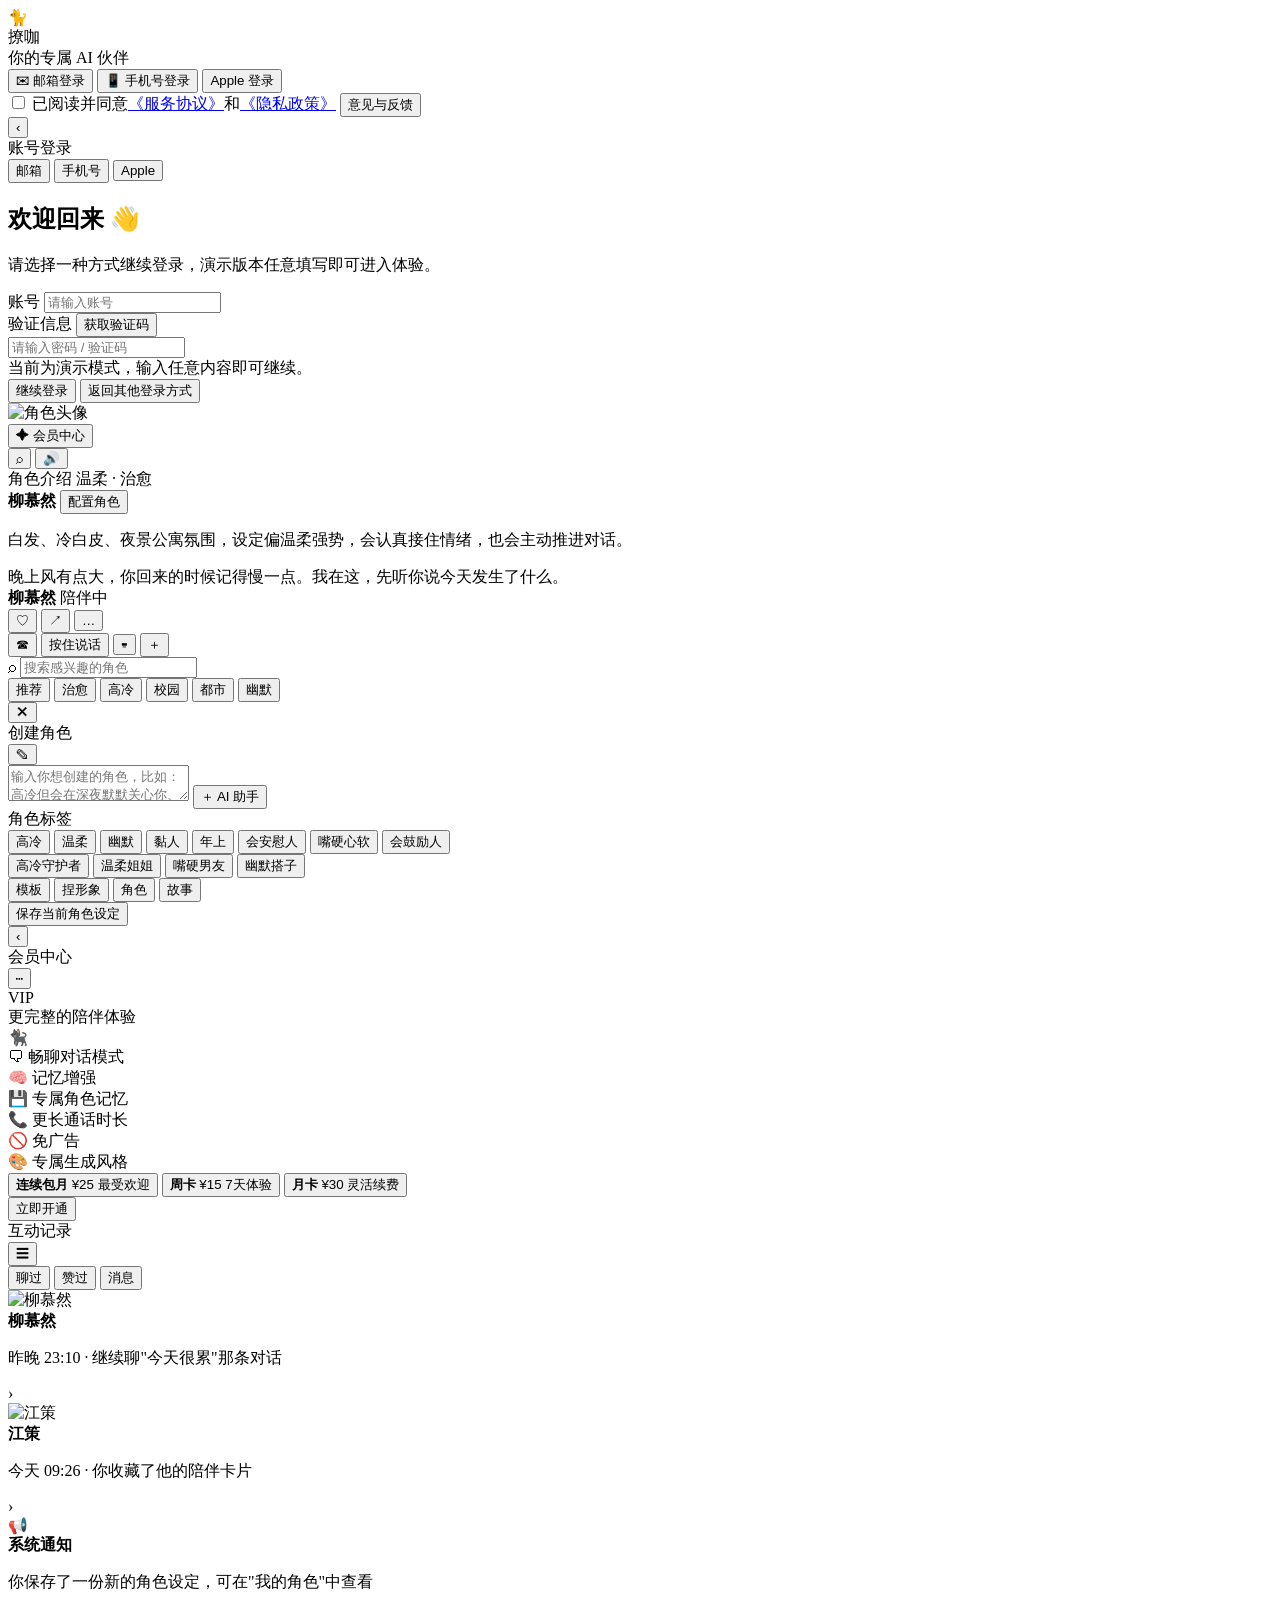
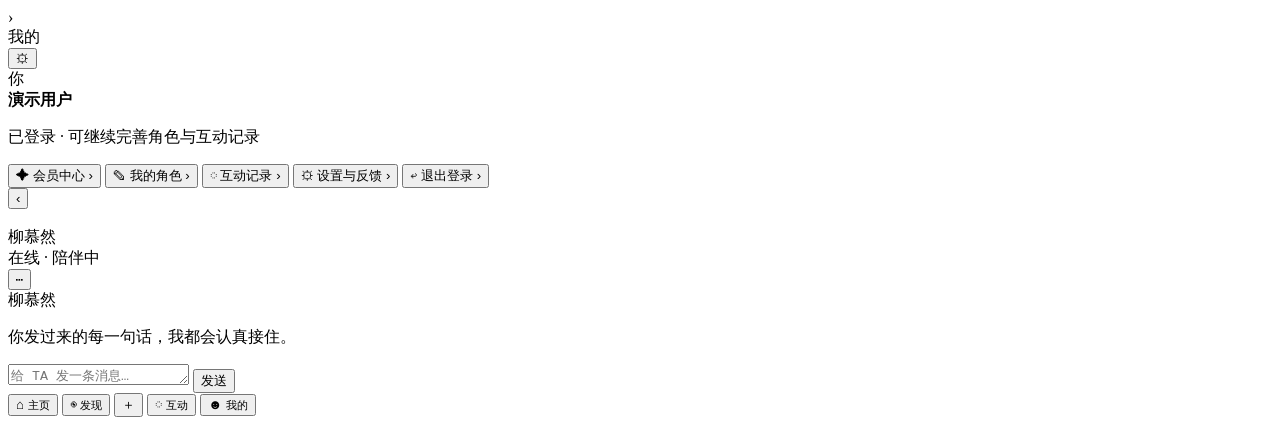
==== ai-chat-companion/frontend/web-v4/index.html @ ab77321d "feat(v4): Hinge 风格沉浸式 UI + mesh 流动 + 演示模式 ## 前端新增 frontend/web-v4/  基于 awesome-design-md 58 品牌设计系统深度" ====
<!DOCTYPE html>
<html lang="zh-CN">
<head>
  <meta charset="UTF-8" />
  <meta name="viewport" content="width=device-width, initial-scale=1.0, viewport-fit=cover" />
  <meta name="theme-color" content="#0f1016" />
  <meta name="description" content="中文优先的 AI 陪聊应用" />
  <link rel="manifest" href="/static-v4/manifest.webmanifest" />
  <link rel="apple-touch-icon" href="/static-v4/icons/icon-192.png" />
  <meta name="apple-mobile-web-app-capable" content="yes" />
  <meta name="apple-mobile-web-app-status-bar-style" content="black-translucent" />
  <meta name="apple-mobile-web-app-title" content="撩咖" />
  <title>撩咖</title>
  <link rel="stylesheet" href="/static-v4/styles.css" />
</head>
<body>
  <div id="app-shell">

    <!-- ═══════════════ 登录页 ═══════════════ -->
    <section class="screen active" data-view="auth">
      <div class="auth-bg">
        <div class="auth-orb auth-orb-1"></div>
        <div class="auth-orb auth-orb-2"></div>
      </div>
      <div class="auth-content">
        <div class="auth-brand">
          <div class="auth-logo">🐈</div>
          <div class="auth-brand-name">撩咖</div>
          <div class="auth-brand-sub">你的专属 AI 伙伴</div>
        </div>

        <div class="auth-card">
          <div class="auth-actions">
            <button class="login-btn btn-primary" id="email-login-btn">
              <span class="btn-icon">✉</span> 邮箱登录
            </button>
            <button class="login-btn btn-secondary" id="phone-entry-btn">
              <span class="btn-icon">📱</span> 手机号登录
            </button>
            <button class="login-btn btn-secondary" id="apple-login-btn">
              <span class="btn-icon"></span> Apple 登录
            </button>
          </div>
          <label class="agreement-row">
            <input type="checkbox" id="agreement-checkbox" />
            <span>已阅读并同意<a href="#" class="link-text">《服务协议》</a>和<a href="#" class="link-text">《隐私政策》</a></span>
          </label>
          <button class="feedback-btn" data-demo="意见与反馈入口已预留。">意见与反馈</button>
        </div>
      </div>
    </section>

    <!-- ═══════════════ 统一账号登录 ═══════════════ -->
    <section class="screen light-screen" data-view="phone-login">
      <header class="simple-topbar">
        <button class="top-icon" data-nav="auth" aria-label="返回">‹</button>
        <div class="simple-title" id="login-form-title">账号登录</div>
        <div class="top-icon ghost"></div>
      </header>
      <div class="form-page">
        <div class="form-card">
          <div class="login-method-tabs" id="login-method-tabs">
            <button class="login-method-tab active" data-login-method="email">邮箱</button>
            <button class="login-method-tab" data-login-method="phone">手机号</button>
            <button class="login-method-tab" data-login-method="apple">Apple</button>
          </div>
          <h2 id="login-form-heading">欢迎回来 👋</h2>
          <p id="login-form-copy">请选择一种方式继续登录，演示版本任意填写即可进入体验。</p>
          <div class="input-group">
            <label class="input-label" id="login-identifier-label">账号</label>
            <input id="phone-number" class="form-input" placeholder="请输入账号" inputmode="text" type="text" />
          </div>
          <div class="input-group code-input-group" id="login-secret-group">
            <div class="input-label-row">
              <label class="input-label" id="login-secret-label">验证信息</label>
              <button class="mini-link-btn hidden" id="send-code-btn" type="button">获取验证码</button>
            </div>
            <input id="phone-code" class="form-input" placeholder="请输入密码 / 验证码" type="password" />
          </div>
          <div class="login-method-tip" id="login-method-tip">当前为演示模式，输入任意内容即可继续。</div>
          <button class="wide-btn btn-dark" id="phone-login-submit">继续登录</button>
          <button class="text-link" data-nav="auth">返回其他登录方式</button>
        </div>
      </div>
    </section>

    <!-- ═══════════════ 主页 ═══════════════ -->
    <section class="screen dark-screen" data-view="home">
      <div class="hero-stage" id="home-hero-stage">
        <!-- 角色大图 -->
        <div class="hero-avatar-wrap">
          <img class="hero-avatar-img" id="home-avatar-img" src="" alt="角色头像" />
        </div>

        <!-- 顶部栏 -->
        <header class="hero-topbar">
          <button class="pill-btn" data-nav="membership">✦ 会员中心</button>
          <div class="hero-actions">
            <button class="icon-circle" data-nav="discover" aria-label="发现">⌕</button>
            <button class="icon-circle" id="voice-toggle-btn" aria-label="声音">🔊</button>
          </div>
        </header>

        <!-- 角色信息卡 -->
        <div class="hero-info-card">
          <div class="hero-tags-row">
            <span class="hero-tag">角色介绍</span>
            <span class="hero-tag muted" id="home-character-style">温柔 · 治愈</span>
          </div>
          <div class="hero-name-row">
            <strong id="home-character-name">柳慕然</strong>
            <button class="ghost-pill" data-nav="create">配置角色</button>
          </div>
          <p id="home-character-description">白发、冷白皮、夜景公寓氛围，设定偏温柔强势，会认真接住情绪，也会主动推进对话。</p>
        </div>

        <!-- 预览对话框 -->
        <div class="hero-dialog-card" id="home-preview-message">
          晚上风有点大，你回来的时候记得慢一点。我在这，先听你说今天发生了什么。
        </div>

        <!-- 角色信息行 -->
        <div class="hero-meta-row">
          <div class="hero-meta-left">
            <strong id="home-character-subname">柳慕然</strong>
            <span id="home-character-tag">陪伴中</span>
          </div>
          <div class="hero-stats">
            <button class="stat-btn" id="home-fav-btn" title="收藏">♡</button>
            <button class="stat-btn" data-demo="分享入口已预留。" title="分享">↗</button>
            <button class="stat-btn" data-demo="评论入口已预留。" title="更多">…</button>
          </div>
        </div>

        <!-- 底部操作栏 -->
        <div class="home-dock">
          <button class="dock-icon-btn" data-demo="语音通话入口已预留。" title="语音">☎</button>
          <button class="dock-main-btn" id="voice-chat-btn">按住说话</button>
          <button class="dock-icon-btn" id="keyboard-toggle-btn" title="文字">⌨</button>
          <button class="dock-icon-btn accent" id="quick-send-btn" title="发消息">＋</button>
        </div>
      </div>
    </section>

    <!-- ═══════════════ 发现页 ═══════════════ -->
    <section class="screen light-screen" data-view="discover">
      <header class="page-topbar">
        <div class="search-shell">
          <span class="search-icon">⌕</span>
          <input id="discover-search" placeholder="搜索感兴趣的角色" />
        </div>
      </header>
      <div class="discover-filters" id="discover-tabs">
        <button class="filter-chip active">推荐</button>
        <button class="filter-chip">治愈</button>
        <button class="filter-chip">高冷</button>
        <button class="filter-chip">校园</button>
        <button class="filter-chip">都市</button>
        <button class="filter-chip">幽默</button>
      </div>
      <div class="discover-grid" id="discover-grid"></div>
    </section>

    <!-- ═══════════════ 创建角色 ═══════════════ -->
    <section class="screen light-screen" data-view="create">
      <header class="simple-topbar">
        <button class="top-icon" data-nav="home" aria-label="返回">✕</button>
        <div class="simple-title">创建角色</div>
        <button class="top-icon" data-demo="AI 助手稍后接入。">✎</button>
      </header>
      <div class="create-page">
        <div class="create-card">
          <textarea id="character-idea" placeholder="输入你想创建的角色，比如：高冷但会在深夜默默关心你、偶尔幽默、外表克制、内心很会照顾人。"></textarea>
          <button class="ai-assist-btn" data-demo="AI 助手稍后接入。">＋ AI 助手</button>
        </div>

        <div class="section-block">
          <div class="section-title">角色标签</div>
          <div class="tag-cloud" id="persona-tag-cloud">
            <button class="tag-pill active" data-tag="高冷">高冷</button>
            <button class="tag-pill" data-tag="温柔">温柔</button>
            <button class="tag-pill" data-tag="幽默">幽默</button>
            <button class="tag-pill" data-tag="黏人">黏人</button>
            <button class="tag-pill" data-tag="年上">年上</button>
            <button class="tag-pill" data-tag="会安慰人">会安慰人</button>
            <button class="tag-pill" data-tag="嘴硬心软">嘴硬心软</button>
            <button class="tag-pill" data-tag="会鼓励人">会鼓励人</button>
          </div>
        </div>

        <div class="template-row">
          <button class="template-chip" data-template="高冷守护者">高冷守护者</button>
          <button class="template-chip" data-template="温柔姐姐">温柔姐姐</button>
          <button class="template-chip" data-template="嘴硬男友">嘴硬男友</button>
          <button class="template-chip" data-template="幽默搭子">幽默搭子</button>
        </div>

        <div class="subtab-row">
          <button class="subtab-btn">模板</button>
          <button class="subtab-btn">捏形象</button>
          <button class="subtab-btn active">角色</button>
          <button class="subtab-btn">故事</button>
        </div>

        <button class="wide-btn btn-dark" id="save-character-btn">保存当前角色设定</button>
      </div>
    </section>

    <!-- ═══════════════ 会员中心 ═══════════════ -->
    <section class="screen light-screen" data-view="membership">
      <header class="simple-topbar">
        <button class="top-icon" data-nav="home" aria-label="返回">‹</button>
        <div class="simple-title">会员中心</div>
        <button class="top-icon" data-demo="更多入口已预留。">⋯</button>
      </header>
      <div class="membership-page">
        <div class="vip-banner">
          <div>
            <div class="vip-title">VIP</div>
            <div class="vip-sub">更完整的陪伴体验</div>
          </div>
          <div class="vip-icon">🐈‍⬛</div>
        </div>

        <div class="benefit-grid">
          <div class="benefit-item">🗨 畅聊对话模式</div>
          <div class="benefit-item">🧠 记忆增强</div>
          <div class="benefit-item">💾 专属角色记忆</div>
          <div class="benefit-item">📞 更长通话时长</div>
          <div class="benefit-item">🚫 免广告</div>
          <div class="benefit-item">🎨 专属生成风格</div>
        </div>

        <div class="plan-row">
          <button class="plan-card active" data-plan="月续">
            <strong>连续包月</strong>
            <span class="plan-price">¥25</span>
            <span class="plan-note">最受欢迎</span>
          </button>
          <button class="plan-card" data-plan="周卡">
            <strong>周卡</strong>
            <span class="plan-price">¥15</span>
            <span class="plan-note">7天体验</span>
          </button>
          <button class="plan-card" data-plan="月卡">
            <strong>月卡</strong>
            <span class="plan-price">¥30</span>
            <span class="plan-note">灵活续费</span>
          </button>
        </div>

        <button class="wide-btn btn-yellow" data-demo="会员开通流程已预留。">立即开通</button>
      </div>
    </section>

    <!-- ═══════════════ 互动记录 ═══════════════ -->
    <section class="screen light-screen" data-view="inbox">
      <header class="simple-topbar">
        <div class="simple-title align-left">互动记录</div>
        <button class="top-icon" data-demo="筛选入口已预留。">☰</button>
      </header>
      <div class="segment-row" id="inbox-segments">
        <button class="segment-btn active">聊过</button>
        <button class="segment-btn">赞过</button>
        <button class="segment-btn">消息</button>
      </div>
      <div class="list-panel" id="inbox-list">
        <div class="list-item" data-character="liu">
          <img class="list-avatar" src="https://api.dicebear.com/9.x/adventurer/svg?seed=LiuMuran&hair=long17&eyes=variant12&skinColor=f2d3b1" alt="柳慕然" />
          <div class="list-info">
            <strong>柳慕然</strong>
            <p>昨晚 23:10 · 继续聊"今天很累"那条对话</p>
          </div>
          <span class="list-arrow">›</span>
        </div>
        <div class="list-item" data-character="jiang">
          <img class="list-avatar" src="https://api.dicebear.com/9.x/adventurer/svg?seed=JiangCe&hair=short11&eyes=variant08&skinColor=d5b99e" alt="江策" />
          <div class="list-info">
            <strong>江策</strong>
            <p>今天 09:26 · 你收藏了他的陪伴卡片</p>
          </div>
          <span class="list-arrow">›</span>
        </div>
        <div class="list-item" data-character="sys">
          <div class="list-avatar sys-avatar">📢</div>
          <div class="list-info">
            <strong>系统通知</strong>
            <p>你保存了一份新的角色设定，可在"我的角色"中查看</p>
          </div>
          <span class="list-arrow">›</span>
        </div>
      </div>
    </section>

    <!-- ═══════════════ 我的 ═══════════════ -->
    <section class="screen light-screen" data-view="profile">
      <header class="simple-topbar">
        <div class="simple-title align-left">我的</div>
        <button class="top-icon" data-demo="设置入口已预留。">⚙</button>
      </header>
      <div class="profile-page">
        <div class="profile-hero">
          <div class="profile-avatar">你</div>
          <div class="profile-info">
            <strong>演示用户</strong>
            <p>已登录 · 可继续完善角色与互动记录</p>
          </div>
        </div>

        <div class="menu-panel">
          <button class="menu-row" data-nav="membership">
            <span class="menu-icon">✦</span> 会员中心
            <span class="menu-arrow">›</span>
          </button>
          <button class="menu-row" data-nav="create">
            <span class="menu-icon">✎</span> 我的角色
            <span class="menu-arrow">›</span>
          </button>
          <button class="menu-row" data-nav="inbox">
            <span class="menu-icon">◌</span> 互动记录
            <span class="menu-arrow">›</span>
          </button>
          <button class="menu-row" data-demo="设置入口已预留。">
            <span class="menu-icon">⚙</span> 设置与反馈
            <span class="menu-arrow">›</span>
          </button>
          <button class="menu-row logout-row" id="logout-btn">
            <span class="menu-icon">↩</span> 退出登录
            <span class="menu-arrow">›</span>
          </button>
        </div>
      </div>
    </section>

    <!-- ═══════════════ 聊天页 ═══════════════ -->
    <section class="screen" data-view="chat-sheet" id="chat-screen">
      <div class="chat-bg" id="chat-bg"></div>
      <header class="chat-topbar">
        <button class="top-icon light-icon" data-nav="home">‹</button>
        <div class="chat-topbar-info">
          <img class="chat-avatar-small" id="chat-avatar-small" src="" alt="" />
          <div class="chat-title-col">
            <div class="chat-title-name" id="chat-title-name">柳慕然</div>
            <div class="chat-title-status">在线 · 陪伴中</div>
          </div>
        </div>
        <button class="top-icon light-icon" data-demo="更多聊天功能已预留。">⋯</button>
      </header>
      <div class="chat-body">
        <div class="messages" id="messages">
          <div class="welcome-bubble" id="welcome">
            <div class="welcome-name" id="chat-welcome-name">柳慕然</div>
            <p id="chat-welcome-copy">你发过来的每一句话，我都会认真接住。</p>
          </div>
        </div>
      </div>
      <div class="chat-composer">
        <textarea id="chat-input" rows="1" placeholder="给 TA 发一条消息…"></textarea>
        <button id="send-btn">发送</button>
      </div>
    </section>

    <!-- ═══════════════ 底部导航 ═══════════════ -->
    <nav id="bottom-tabbar">
      <button class="tab-btn active" data-nav="home">
        <span class="tab-icon">⌂</span>
        <small>主页</small>
      </button>
      <button class="tab-btn" data-nav="discover">
        <span class="tab-icon">◉</span>
        <small>发现</small>
      </button>
      <button class="tab-btn center-tab" data-nav="create">
        <span class="tab-icon">＋</span>
      </button>
      <button class="tab-btn" data-nav="inbox">
        <span class="tab-icon">◌</span>
        <small>互动</small>
      </button>
      <button class="tab-btn" data-nav="profile">
        <span class="tab-icon">☻</span>
        <small>我的</small>
      </button>
    </nav>

    <div id="toast"></div>
  </div>

  <script src="/static-v4/app.js"></script>
</body>
</html>
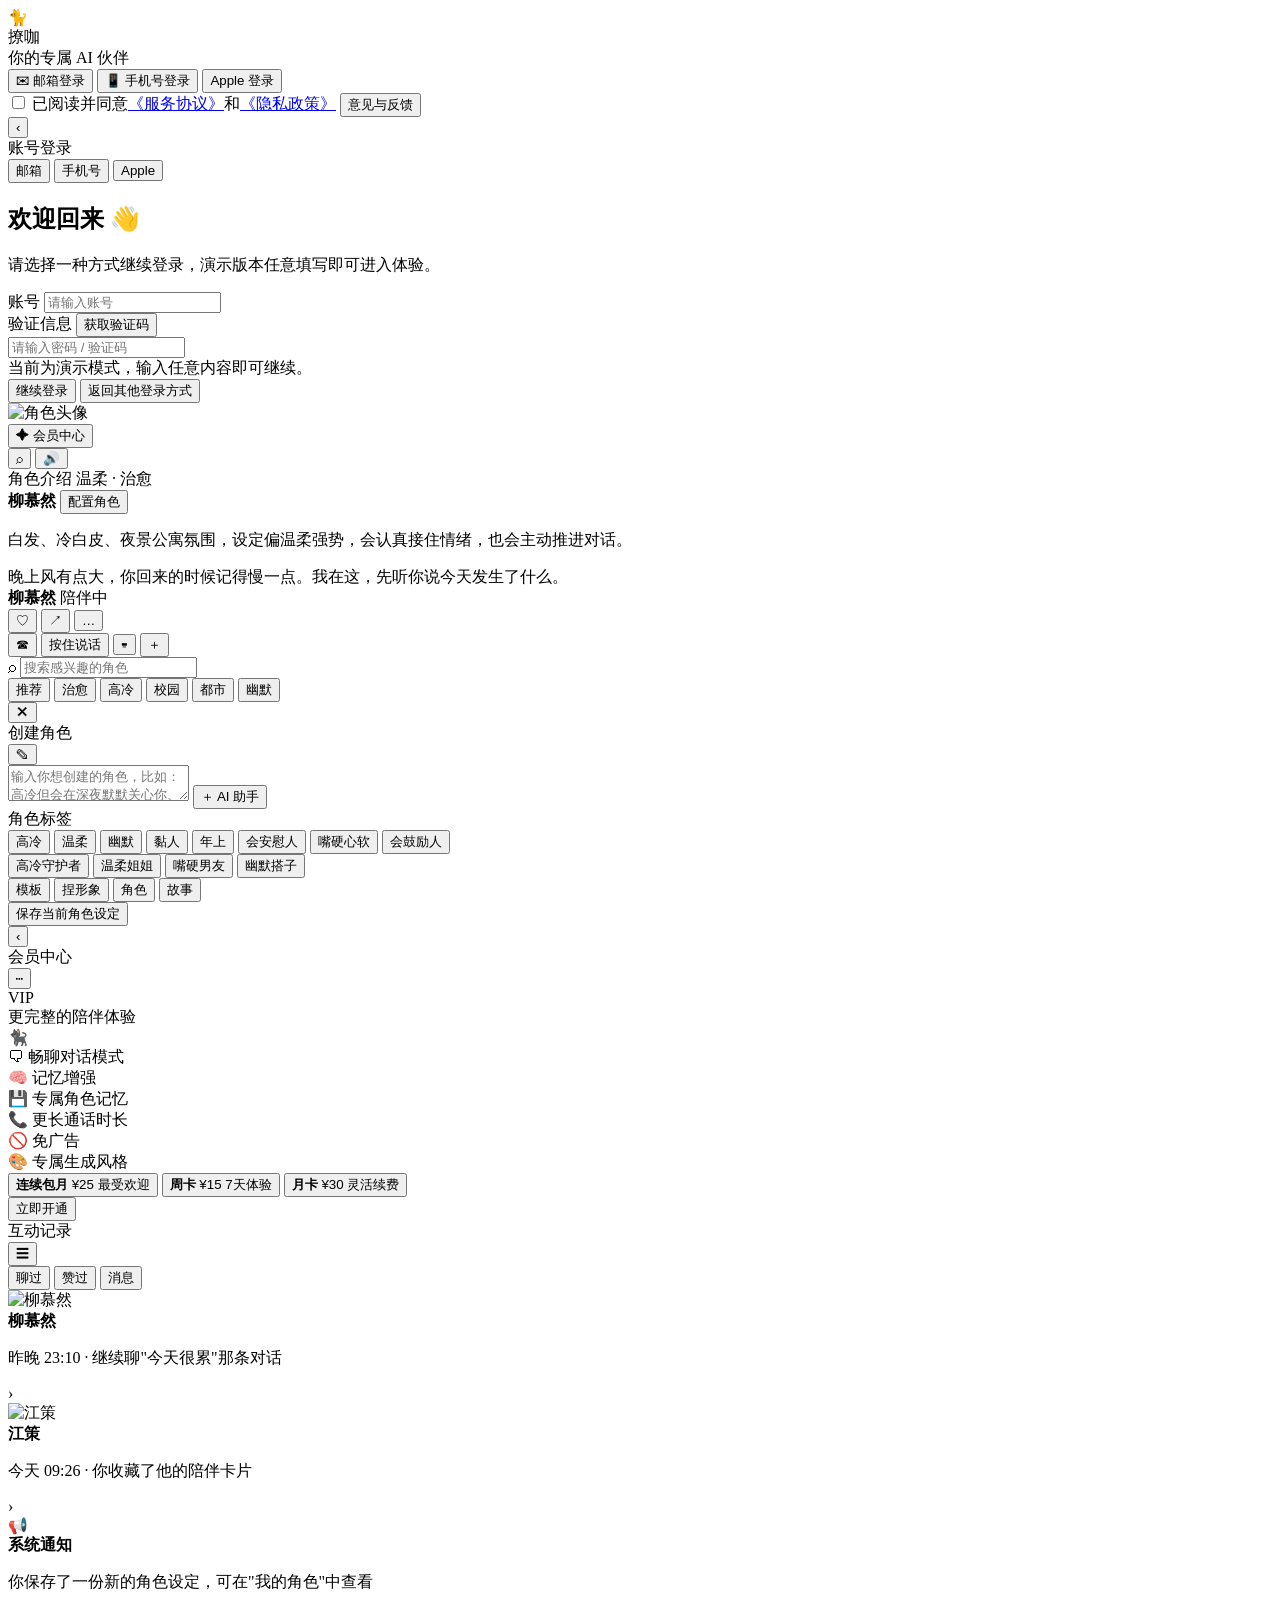
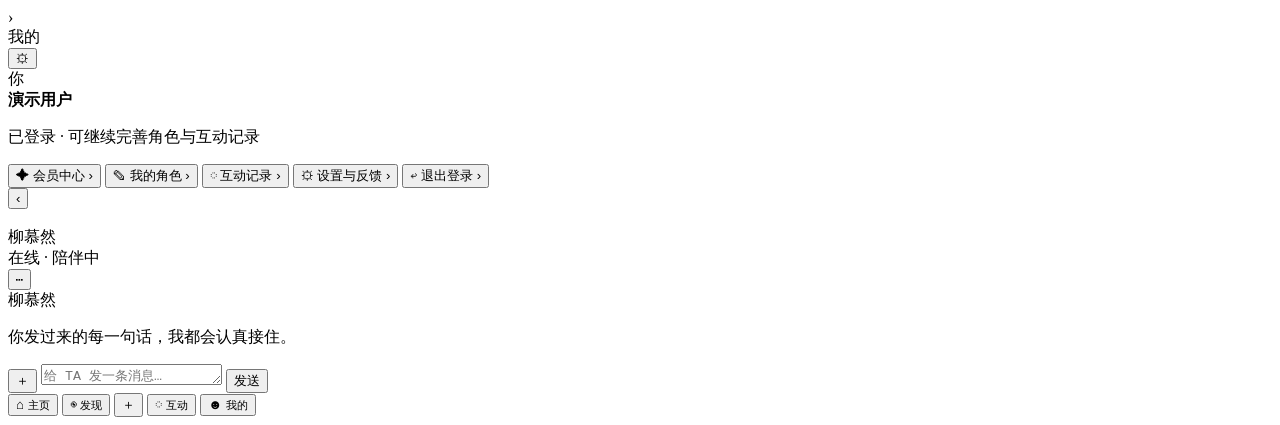
==== commit 9857c6a7: "feat: 前端 v4 接通真后端 + 图片上传 UI + Claude vision 支持 ## 前端 v4 接通真 auth (frontend/web-v4/app.js)  - 新增 TOKE" ====
--- a/ai-chat-companion/frontend/web-v4/index.html
+++ b/ai-chat-companion/frontend/web-v4/index.html
@@ -355,6 +355,8 @@
         </div>
       </div>
       <div class="chat-composer">
+        <input type="file" id="image-input" accept="image/jpeg,image/png,image/webp,image/gif" hidden />
+        <button id="image-btn" class="composer-icon-btn" aria-label="发送图片">＋</button>
         <textarea id="chat-input" rows="1" placeholder="给 TA 发一条消息…"></textarea>
         <button id="send-btn">发送</button>
       </div>
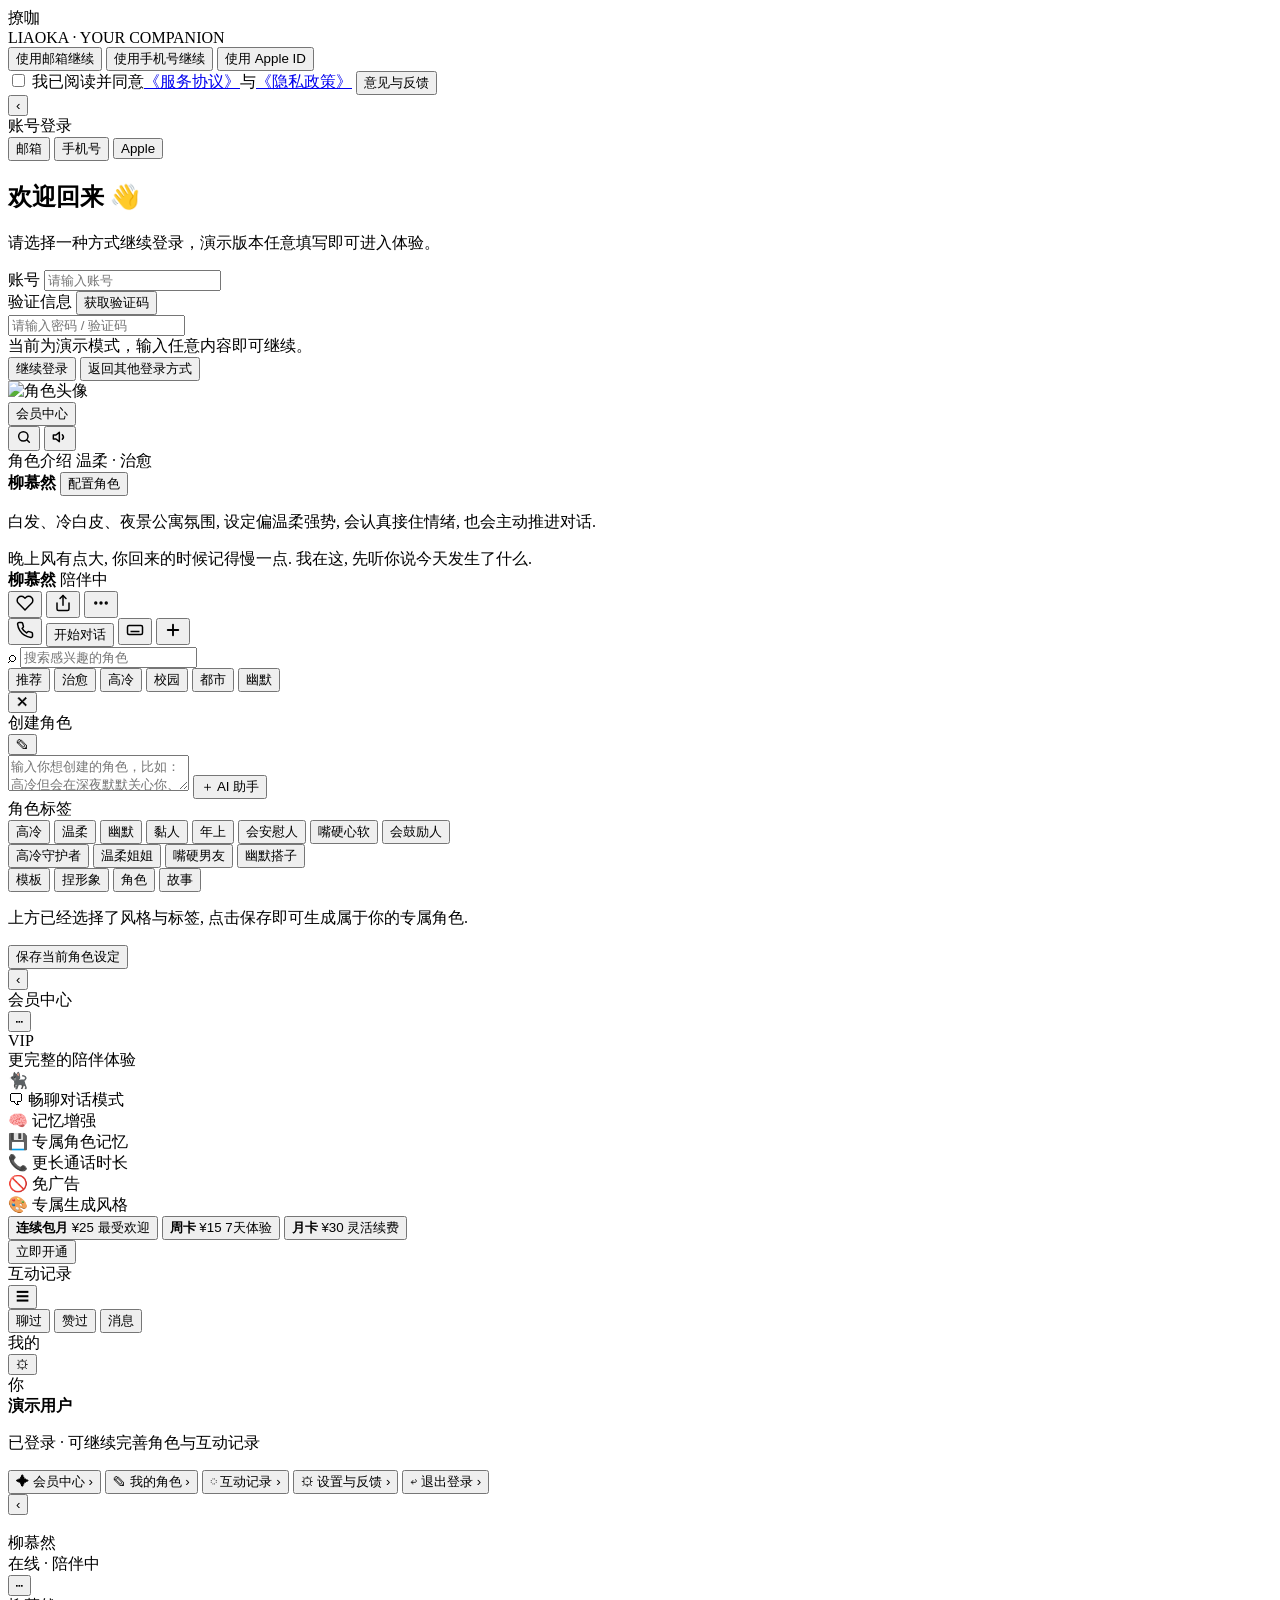
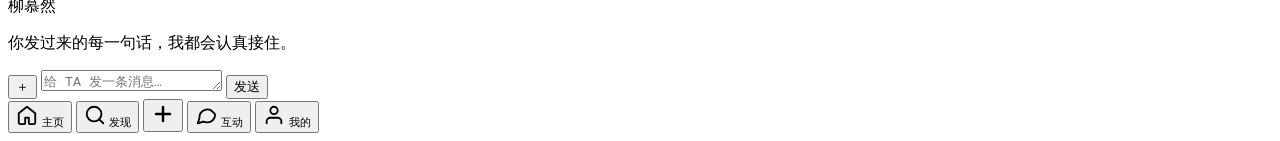
==== commit f8e00d74: "feat(v4): premium 视觉重做 + 全部按钮可点击有反馈 视觉级跨越: - 角色封面替换 dicebear 卡通 → SVG 大字体艺术封面 (Spotify Wrapped 风)   " ====
--- a/ai-chat-companion/frontend/web-v4/index.html
+++ b/ai-chat-companion/frontend/web-v4/index.html
@@ -24,26 +24,26 @@
       </div>
       <div class="auth-content">
         <div class="auth-brand">
-          <div class="auth-logo">🐈</div>
+          <div class="auth-logo" aria-label="撩咖"></div>
           <div class="auth-brand-name">撩咖</div>
-          <div class="auth-brand-sub">你的专属 AI 伙伴</div>
+          <div class="auth-brand-sub">LIAOKA · YOUR COMPANION</div>
         </div>
 
         <div class="auth-card">
           <div class="auth-actions">
             <button class="login-btn btn-primary" id="email-login-btn">
-              <span class="btn-icon">✉</span> 邮箱登录
+              使用邮箱继续
             </button>
             <button class="login-btn btn-secondary" id="phone-entry-btn">
-              <span class="btn-icon">📱</span> 手机号登录
-            </button>
-            <button class="login-btn btn-secondary" id="apple-login-btn">
-              <span class="btn-icon"></span> Apple 登录
+              使用手机号继续
+            </button>
+            <button class="login-btn btn-ghost" id="apple-login-btn">
+              使用 Apple ID
             </button>
           </div>
           <label class="agreement-row">
             <input type="checkbox" id="agreement-checkbox" />
-            <span>已阅读并同意<a href="#" class="link-text">《服务协议》</a>和<a href="#" class="link-text">《隐私政策》</a></span>
+            <span>我已阅读并同意<a href="#" class="link-text">《服务协议》</a>与<a href="#" class="link-text">《隐私政策》</a></span>
           </label>
           <button class="feedback-btn" data-demo="意见与反馈入口已预留。">意见与反馈</button>
         </div>
@@ -94,10 +94,17 @@
 
         <!-- 顶部栏 -->
         <header class="hero-topbar">
-          <button class="pill-btn" data-nav="membership">✦ 会员中心</button>
+          <button class="pill-btn" data-nav="membership">
+            <span class="pill-dot"></span>
+            会员中心
+          </button>
           <div class="hero-actions">
-            <button class="icon-circle" data-nav="discover" aria-label="发现">⌕</button>
-            <button class="icon-circle" id="voice-toggle-btn" aria-label="声音">🔊</button>
+            <button class="icon-circle" data-nav="discover" aria-label="发现">
+              <svg width="16" height="16" viewBox="0 0 24 24" fill="none" stroke="currentColor" stroke-width="2.2" stroke-linecap="round"><circle cx="11" cy="11" r="7"/><path d="m20 20-3.5-3.5"/></svg>
+            </button>
+            <button class="icon-circle" id="voice-toggle-btn" aria-label="声音">
+              <svg width="16" height="16" viewBox="0 0 24 24" fill="none" stroke="currentColor" stroke-width="2.2" stroke-linecap="round" stroke-linejoin="round"><path d="M11 5 6 9H2v6h4l5 4V5Z"/><path d="M15.5 8.5a5 5 0 0 1 0 7"/></svg>
+            </button>
           </div>
         </header>
 
@@ -111,12 +118,12 @@
             <strong id="home-character-name">柳慕然</strong>
             <button class="ghost-pill" data-nav="create">配置角色</button>
           </div>
-          <p id="home-character-description">白发、冷白皮、夜景公寓氛围，设定偏温柔强势，会认真接住情绪，也会主动推进对话。</p>
+          <p id="home-character-description">白发、冷白皮、夜景公寓氛围, 设定偏温柔强势, 会认真接住情绪, 也会主动推进对话.</p>
         </div>
 
         <!-- 预览对话框 -->
         <div class="hero-dialog-card" id="home-preview-message">
-          晚上风有点大，你回来的时候记得慢一点。我在这，先听你说今天发生了什么。
+          晚上风有点大, 你回来的时候记得慢一点. 我在这, 先听你说今天发生了什么.
         </div>
 
         <!-- 角色信息行 -->
@@ -126,18 +133,33 @@
             <span id="home-character-tag">陪伴中</span>
           </div>
           <div class="hero-stats">
-            <button class="stat-btn" id="home-fav-btn" title="收藏">♡</button>
-            <button class="stat-btn" data-demo="分享入口已预留。" title="分享">↗</button>
-            <button class="stat-btn" data-demo="评论入口已预留。" title="更多">…</button>
+            <button class="stat-btn" id="home-fav-btn" aria-label="收藏">
+              <svg width="18" height="18" viewBox="0 0 24 24" fill="none" stroke="currentColor" stroke-width="2" stroke-linejoin="round"><path d="M20.84 4.61a5.5 5.5 0 0 0-7.78 0L12 5.67l-1.06-1.06a5.5 5.5 0 0 0-7.78 7.78l1.06 1.06L12 21.23l7.78-7.78 1.06-1.06a5.5 5.5 0 0 0 0-7.78Z"/></svg>
+            </button>
+            <button class="stat-btn" data-demo="分享入口已预留。" aria-label="分享">
+              <svg width="18" height="18" viewBox="0 0 24 24" fill="none" stroke="currentColor" stroke-width="2" stroke-linecap="round" stroke-linejoin="round"><path d="M4 12v8a2 2 0 0 0 2 2h12a2 2 0 0 0 2-2v-8"/><polyline points="16 6 12 2 8 6"/><line x1="12" y1="2" x2="12" y2="15"/></svg>
+            </button>
+            <button class="stat-btn" data-demo="评论入口已预留。" aria-label="更多">
+              <svg width="18" height="18" viewBox="0 0 24 24" fill="none" stroke="currentColor" stroke-width="2.5" stroke-linecap="round"><circle cx="12" cy="12" r="1"/><circle cx="19" cy="12" r="1"/><circle cx="5" cy="12" r="1"/></svg>
+            </button>
           </div>
         </div>
 
         <!-- 底部操作栏 -->
         <div class="home-dock">
-          <button class="dock-icon-btn" data-demo="语音通话入口已预留。" title="语音">☎</button>
-          <button class="dock-main-btn" id="voice-chat-btn">按住说话</button>
-          <button class="dock-icon-btn" id="keyboard-toggle-btn" title="文字">⌨</button>
-          <button class="dock-icon-btn accent" id="quick-send-btn" title="发消息">＋</button>
+          <button class="dock-icon-btn" data-demo="语音通话入口已预留。" aria-label="语音">
+            <svg width="18" height="18" viewBox="0 0 24 24" fill="none" stroke="currentColor" stroke-width="2" stroke-linecap="round" stroke-linejoin="round"><path d="M22 16.92v3a2 2 0 0 1-2.18 2 19.79 19.79 0 0 1-8.63-3.07 19.5 19.5 0 0 1-6-6 19.79 19.79 0 0 1-3.07-8.67A2 2 0 0 1 4.11 2h3a2 2 0 0 1 2 1.72 12.84 12.84 0 0 0 .7 2.81 2 2 0 0 1-.45 2.11L8.09 9.91a16 16 0 0 0 6 6l1.27-1.27a2 2 0 0 1 2.11-.45 12.84 12.84 0 0 0 2.81.7A2 2 0 0 1 22 16.92Z"/></svg>
+          </button>
+          <button class="dock-main-btn" id="voice-chat-btn">
+            <span class="dock-main-dot"></span>
+            开始对话
+          </button>
+          <button class="dock-icon-btn" id="keyboard-toggle-btn" aria-label="文字">
+            <svg width="18" height="18" viewBox="0 0 24 24" fill="none" stroke="currentColor" stroke-width="2" stroke-linejoin="round"><rect x="2" y="6" width="20" height="12" rx="2"/><line x1="6" y1="10" x2="6" y2="10"/><line x1="10" y1="10" x2="10" y2="10"/><line x1="14" y1="10" x2="14" y2="10"/><line x1="18" y1="10" x2="18" y2="10"/><line x1="6" y1="14" x2="18" y2="14"/></svg>
+          </button>
+          <button class="dock-icon-btn accent" id="quick-send-btn" aria-label="发消息">
+            <svg width="18" height="18" viewBox="0 0 24 24" fill="none" stroke="currentColor" stroke-width="2.5" stroke-linecap="round" stroke-linejoin="round"><line x1="12" y1="5" x2="12" y2="19"/><line x1="5" y1="12" x2="19" y2="12"/></svg>
+          </button>
         </div>
       </div>
     </section>
@@ -196,10 +218,25 @@
         </div>
 
         <div class="subtab-row">
-          <button class="subtab-btn">模板</button>
-          <button class="subtab-btn">捏形象</button>
-          <button class="subtab-btn active">角色</button>
-          <button class="subtab-btn">故事</button>
+          <button class="subtab-btn" data-subtab="template">模板</button>
+          <button class="subtab-btn" data-subtab="avatar">捏形象</button>
+          <button class="subtab-btn active" data-subtab="role">角色</button>
+          <button class="subtab-btn" data-subtab="story">故事</button>
+        </div>
+
+        <div class="subtab-panels">
+          <div class="subtab-panel active" data-panel="role">
+            <p class="panel-hint">上方已经选择了风格与标签, 点击保存即可生成属于你的专属角色.</p>
+          </div>
+          <div class="subtab-panel" data-panel="template" hidden>
+            <p class="panel-hint">选择一个模板作为起点, 我们会帮你补全人设与开场白.</p>
+          </div>
+          <div class="subtab-panel" data-panel="avatar" hidden>
+            <p class="panel-hint">头像生成模块即将接入 Midjourney / SDXL, 当前暂为文字头像.</p>
+          </div>
+          <div class="subtab-panel" data-panel="story" hidden>
+            <p class="panel-hint">为你的角色编写一段背景故事, AI 会基于故事调整对话风格.</p>
+          </div>
         </div>
 
         <button class="wide-btn btn-dark" id="save-character-btn">保存当前角色设定</button>
@@ -260,36 +297,11 @@
         <button class="top-icon" data-demo="筛选入口已预留。">☰</button>
       </header>
       <div class="segment-row" id="inbox-segments">
-        <button class="segment-btn active">聊过</button>
-        <button class="segment-btn">赞过</button>
-        <button class="segment-btn">消息</button>
-      </div>
-      <div class="list-panel" id="inbox-list">
-        <div class="list-item" data-character="liu">
-          <img class="list-avatar" src="https://api.dicebear.com/9.x/adventurer/svg?seed=LiuMuran&hair=long17&eyes=variant12&skinColor=f2d3b1" alt="柳慕然" />
-          <div class="list-info">
-            <strong>柳慕然</strong>
-            <p>昨晚 23:10 · 继续聊"今天很累"那条对话</p>
-          </div>
-          <span class="list-arrow">›</span>
-        </div>
-        <div class="list-item" data-character="jiang">
-          <img class="list-avatar" src="https://api.dicebear.com/9.x/adventurer/svg?seed=JiangCe&hair=short11&eyes=variant08&skinColor=d5b99e" alt="江策" />
-          <div class="list-info">
-            <strong>江策</strong>
-            <p>今天 09:26 · 你收藏了他的陪伴卡片</p>
-          </div>
-          <span class="list-arrow">›</span>
-        </div>
-        <div class="list-item" data-character="sys">
-          <div class="list-avatar sys-avatar">📢</div>
-          <div class="list-info">
-            <strong>系统通知</strong>
-            <p>你保存了一份新的角色设定，可在"我的角色"中查看</p>
-          </div>
-          <span class="list-arrow">›</span>
-        </div>
-      </div>
+        <button class="segment-btn active" data-segment="chat">聊过</button>
+        <button class="segment-btn" data-segment="likes">赞过</button>
+        <button class="segment-btn" data-segment="notice">消息</button>
+      </div>
+      <div class="list-panel" id="inbox-list"></div>
     </section>
 
     <!-- ═══════════════ 我的 ═══════════════ -->
@@ -365,22 +377,32 @@
     <!-- ═══════════════ 底部导航 ═══════════════ -->
     <nav id="bottom-tabbar">
       <button class="tab-btn active" data-nav="home">
-        <span class="tab-icon">⌂</span>
+        <span class="tab-icon">
+          <svg width="22" height="22" viewBox="0 0 24 24" fill="none" stroke="currentColor" stroke-width="2" stroke-linecap="round" stroke-linejoin="round"><path d="m3 10 9-7 9 7v10a2 2 0 0 1-2 2h-4a1 1 0 0 1-1-1v-6h-4v6a1 1 0 0 1-1 1H5a2 2 0 0 1-2-2Z"/></svg>
+        </span>
         <small>主页</small>
       </button>
       <button class="tab-btn" data-nav="discover">
-        <span class="tab-icon">◉</span>
+        <span class="tab-icon">
+          <svg width="22" height="22" viewBox="0 0 24 24" fill="none" stroke="currentColor" stroke-width="2" stroke-linecap="round" stroke-linejoin="round"><circle cx="11" cy="11" r="8"/><path d="m21 21-4.3-4.3"/></svg>
+        </span>
         <small>发现</small>
       </button>
       <button class="tab-btn center-tab" data-nav="create">
-        <span class="tab-icon">＋</span>
+        <span class="tab-icon">
+          <svg width="24" height="24" viewBox="0 0 24 24" fill="none" stroke="currentColor" stroke-width="2.5" stroke-linecap="round"><line x1="12" y1="5" x2="12" y2="19"/><line x1="5" y1="12" x2="19" y2="12"/></svg>
+        </span>
       </button>
       <button class="tab-btn" data-nav="inbox">
-        <span class="tab-icon">◌</span>
+        <span class="tab-icon">
+          <svg width="22" height="22" viewBox="0 0 24 24" fill="none" stroke="currentColor" stroke-width="2" stroke-linecap="round" stroke-linejoin="round"><path d="M22 11.5a8.38 8.38 0 0 1-9 8.5 8.5 8.5 0 0 1-3.8-.9L3 21l1.9-5.7a8.5 8.5 0 0 1 15.1-6.1A8.38 8.38 0 0 1 22 11.5Z"/></svg>
+        </span>
         <small>互动</small>
       </button>
       <button class="tab-btn" data-nav="profile">
-        <span class="tab-icon">☻</span>
+        <span class="tab-icon">
+          <svg width="22" height="22" viewBox="0 0 24 24" fill="none" stroke="currentColor" stroke-width="2" stroke-linecap="round" stroke-linejoin="round"><path d="M20 21v-2a4 4 0 0 0-4-4H8a4 4 0 0 0-4 4v2"/><circle cx="12" cy="7" r="4"/></svg>
+        </span>
         <small>我的</small>
       </button>
     </nav>
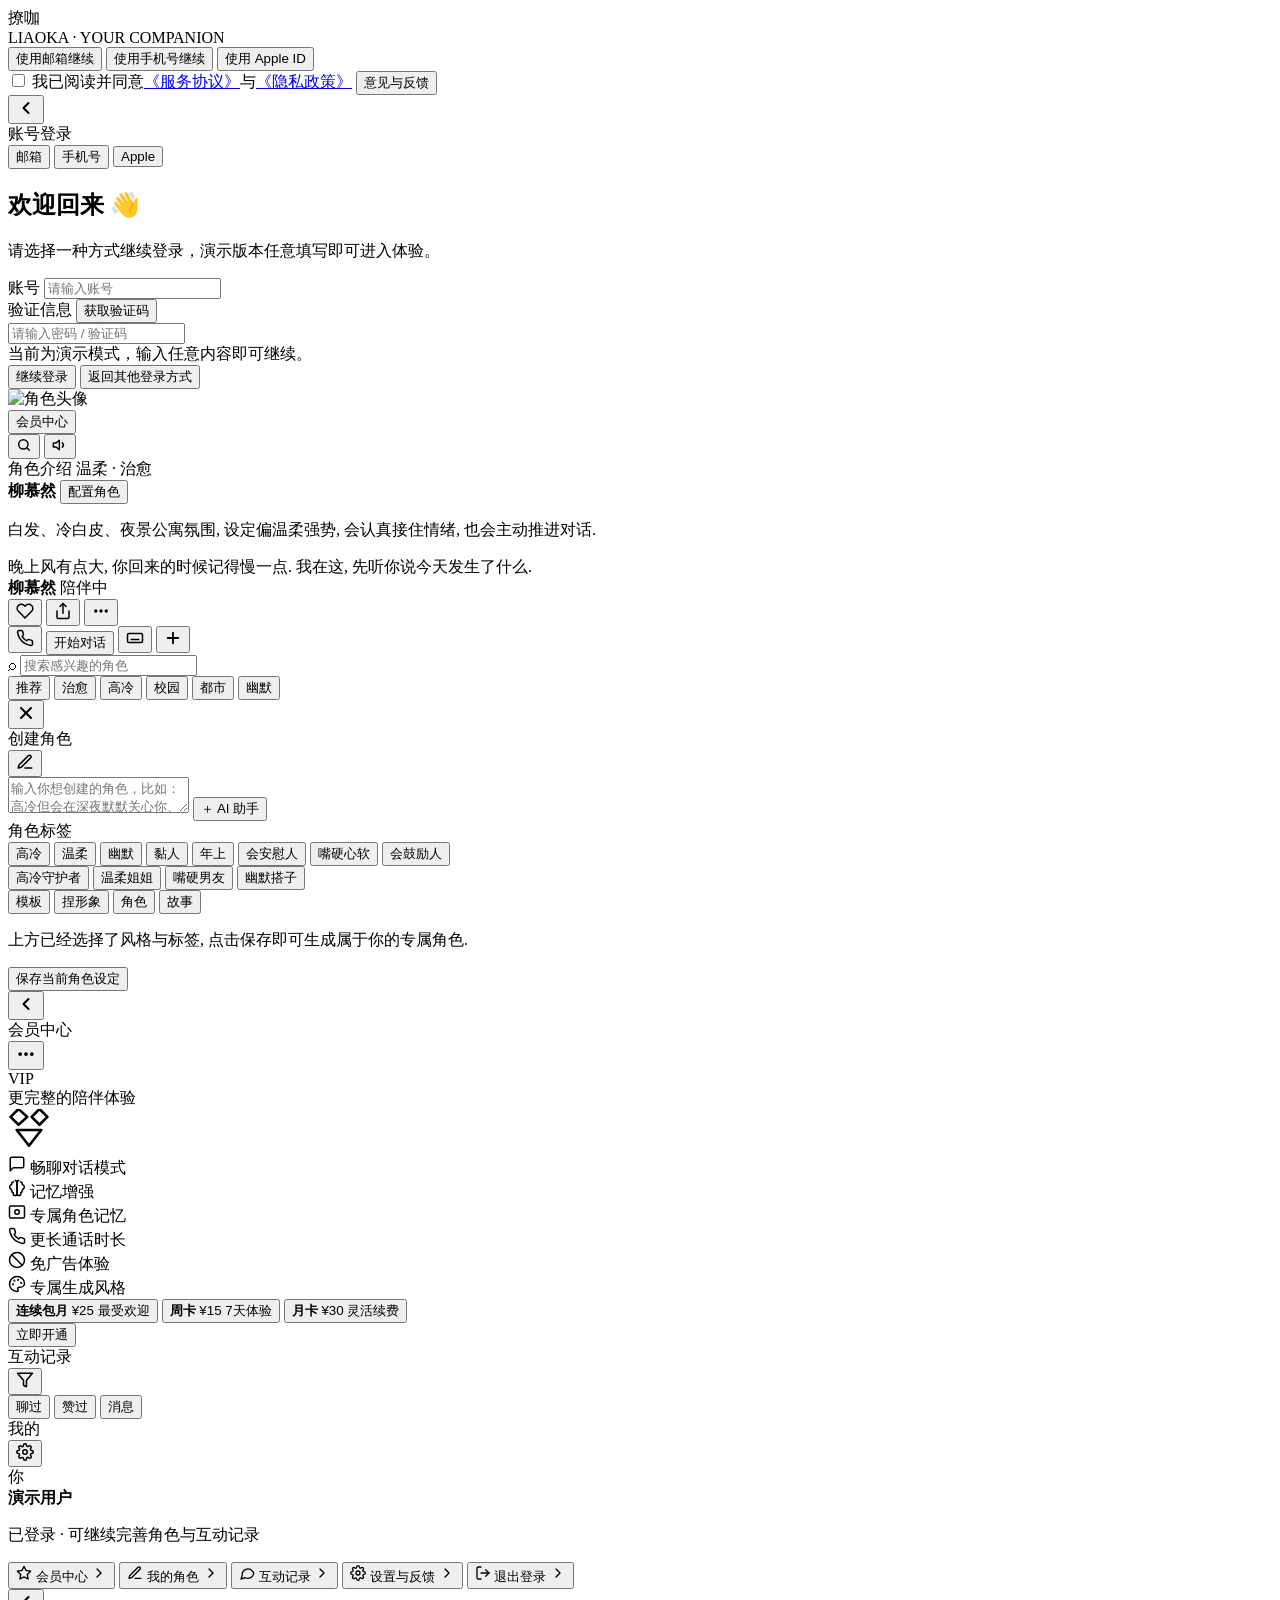
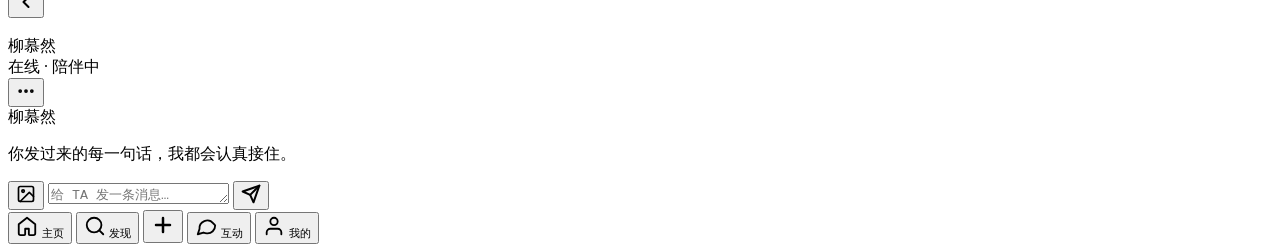
==== commit ea83aee0: "polish(v4): SVG icon 全替换 + chat composer 输入框升级 把所有还残留的 unicode 字符按钮替换成自绘 SVG line icon: - 顶栏返回/关闭/编辑" ====
--- a/ai-chat-companion/frontend/web-v4/index.html
+++ b/ai-chat-companion/frontend/web-v4/index.html
@@ -53,7 +53,9 @@
     <!-- ═══════════════ 统一账号登录 ═══════════════ -->
     <section class="screen light-screen" data-view="phone-login">
       <header class="simple-topbar">
-        <button class="top-icon" data-nav="auth" aria-label="返回">‹</button>
+        <button class="top-icon" data-nav="auth" aria-label="返回">
+          <svg width="20" height="20" viewBox="0 0 24 24" fill="none" stroke="currentColor" stroke-width="2.5" stroke-linecap="round" stroke-linejoin="round"><polyline points="15 18 9 12 15 6"/></svg>
+        </button>
         <div class="simple-title" id="login-form-title">账号登录</div>
         <div class="top-icon ghost"></div>
       </header>
@@ -186,9 +188,13 @@
     <!-- ═══════════════ 创建角色 ═══════════════ -->
     <section class="screen light-screen" data-view="create">
       <header class="simple-topbar">
-        <button class="top-icon" data-nav="home" aria-label="返回">✕</button>
+        <button class="top-icon" data-nav="home" aria-label="关闭">
+          <svg width="20" height="20" viewBox="0 0 24 24" fill="none" stroke="currentColor" stroke-width="2.5" stroke-linecap="round"><line x1="18" y1="6" x2="6" y2="18"/><line x1="6" y1="6" x2="18" y2="18"/></svg>
+        </button>
         <div class="simple-title">创建角色</div>
-        <button class="top-icon" data-demo="AI 助手稍后接入。">✎</button>
+        <button class="top-icon" data-demo="AI 助手稍后接入。" aria-label="编辑">
+          <svg width="18" height="18" viewBox="0 0 24 24" fill="none" stroke="currentColor" stroke-width="2" stroke-linecap="round" stroke-linejoin="round"><path d="M12 20h9"/><path d="M16.5 3.5a2.121 2.121 0 0 1 3 3L7 19l-4 1 1-4Z"/></svg>
+        </button>
       </header>
       <div class="create-page">
         <div class="create-card">
@@ -246,9 +252,13 @@
     <!-- ═══════════════ 会员中心 ═══════════════ -->
     <section class="screen light-screen" data-view="membership">
       <header class="simple-topbar">
-        <button class="top-icon" data-nav="home" aria-label="返回">‹</button>
+        <button class="top-icon" data-nav="home" aria-label="返回">
+          <svg width="20" height="20" viewBox="0 0 24 24" fill="none" stroke="currentColor" stroke-width="2.5" stroke-linecap="round" stroke-linejoin="round"><polyline points="15 18 9 12 15 6"/></svg>
+        </button>
         <div class="simple-title">会员中心</div>
-        <button class="top-icon" data-demo="更多入口已预留。">⋯</button>
+        <button class="top-icon" data-demo="更多入口已预留。" aria-label="更多">
+          <svg width="20" height="20" viewBox="0 0 24 24" fill="none" stroke="currentColor" stroke-width="2.5" stroke-linecap="round"><circle cx="12" cy="12" r="1"/><circle cx="19" cy="12" r="1"/><circle cx="5" cy="12" r="1"/></svg>
+        </button>
       </header>
       <div class="membership-page">
         <div class="vip-banner">
@@ -256,16 +266,36 @@
             <div class="vip-title">VIP</div>
             <div class="vip-sub">更完整的陪伴体验</div>
           </div>
-          <div class="vip-icon">🐈‍⬛</div>
+          <div class="vip-icon">
+            <svg width="42" height="42" viewBox="0 0 24 24" fill="none" stroke="currentColor" stroke-width="1.5" stroke-linecap="round" stroke-linejoin="round"><path d="M6 9 1.5 4.5 6 0l5 4.5L6 9Zm12 0L13.5 4.5 18 0l4.5 4.5L18 9Zm-6 12-7-9h14l-7 9Z"/></svg>
+          </div>
         </div>
 
         <div class="benefit-grid">
-          <div class="benefit-item">🗨 畅聊对话模式</div>
-          <div class="benefit-item">🧠 记忆增强</div>
-          <div class="benefit-item">💾 专属角色记忆</div>
-          <div class="benefit-item">📞 更长通话时长</div>
-          <div class="benefit-item">🚫 免广告</div>
-          <div class="benefit-item">🎨 专属生成风格</div>
+          <div class="benefit-item">
+            <span class="benefit-icon"><svg width="18" height="18" viewBox="0 0 24 24" fill="none" stroke="currentColor" stroke-width="2" stroke-linecap="round" stroke-linejoin="round"><path d="M21 15a2 2 0 0 1-2 2H7l-4 4V5a2 2 0 0 1 2-2h14a2 2 0 0 1 2 2z"/></svg></span>
+            畅聊对话模式
+          </div>
+          <div class="benefit-item">
+            <span class="benefit-icon"><svg width="18" height="18" viewBox="0 0 24 24" fill="none" stroke="currentColor" stroke-width="2" stroke-linecap="round" stroke-linejoin="round"><path d="M9.5 2A2.5 2.5 0 0 1 12 4.5v15A2.5 2.5 0 1 1 7 19.5V18a2 2 0 0 1-2-2v-1a2 2 0 0 1-1-1.73 3 3 0 0 1 0-5.46A2 2 0 0 1 5 7V6a2 2 0 0 1 2-2h.5"/><path d="M14.5 2A2.5 2.5 0 0 0 12 4.5v15a2.5 2.5 0 1 0 5 0V18a2 2 0 0 0 2-2v-1a2 2 0 0 0 1-1.73 3 3 0 0 0 0-5.46A2 2 0 0 0 19 7V6a2 2 0 0 0-2-2h-.5"/></svg></span>
+            记忆增强
+          </div>
+          <div class="benefit-item">
+            <span class="benefit-icon"><svg width="18" height="18" viewBox="0 0 24 24" fill="none" stroke="currentColor" stroke-width="2" stroke-linecap="round" stroke-linejoin="round"><rect x="2" y="4" width="20" height="16" rx="2"/><circle cx="12" cy="12" r="3"/></svg></span>
+            专属角色记忆
+          </div>
+          <div class="benefit-item">
+            <span class="benefit-icon"><svg width="18" height="18" viewBox="0 0 24 24" fill="none" stroke="currentColor" stroke-width="2" stroke-linecap="round" stroke-linejoin="round"><path d="M22 16.92v3a2 2 0 0 1-2.18 2 19.79 19.79 0 0 1-8.63-3.07 19.5 19.5 0 0 1-6-6 19.79 19.79 0 0 1-3.07-8.67A2 2 0 0 1 4.11 2h3a2 2 0 0 1 2 1.72 12.84 12.84 0 0 0 .7 2.81 2 2 0 0 1-.45 2.11L8.09 9.91a16 16 0 0 0 6 6l1.27-1.27a2 2 0 0 1 2.11-.45 12.84 12.84 0 0 0 2.81.7A2 2 0 0 1 22 16.92Z"/></svg></span>
+            更长通话时长
+          </div>
+          <div class="benefit-item">
+            <span class="benefit-icon"><svg width="18" height="18" viewBox="0 0 24 24" fill="none" stroke="currentColor" stroke-width="2" stroke-linecap="round" stroke-linejoin="round"><circle cx="12" cy="12" r="10"/><line x1="4.93" y1="4.93" x2="19.07" y2="19.07"/></svg></span>
+            免广告体验
+          </div>
+          <div class="benefit-item">
+            <span class="benefit-icon"><svg width="18" height="18" viewBox="0 0 24 24" fill="none" stroke="currentColor" stroke-width="2" stroke-linecap="round" stroke-linejoin="round"><circle cx="13.5" cy="6.5" r=".5"/><circle cx="17.5" cy="10.5" r=".5"/><circle cx="8.5" cy="7.5" r=".5"/><circle cx="6.5" cy="12.5" r=".5"/><path d="M12 2C6.5 2 2 6.5 2 12s4.5 10 10 10c.926 0 1.648-.746 1.648-1.688 0-.437-.18-.835-.437-1.125-.29-.289-.438-.652-.438-1.125a1.64 1.64 0 0 1 1.668-1.668h1.996c3.051 0 5.555-2.503 5.555-5.554C21.965 6.012 17.461 2 12 2z"/></svg></span>
+            专属生成风格
+          </div>
         </div>
 
         <div class="plan-row">
@@ -294,7 +324,9 @@
     <section class="screen light-screen" data-view="inbox">
       <header class="simple-topbar">
         <div class="simple-title align-left">互动记录</div>
-        <button class="top-icon" data-demo="筛选入口已预留。">☰</button>
+        <button class="top-icon" data-demo="筛选入口已预留。" aria-label="筛选">
+          <svg width="18" height="18" viewBox="0 0 24 24" fill="none" stroke="currentColor" stroke-width="2" stroke-linecap="round" stroke-linejoin="round"><polygon points="22 3 2 3 10 12.46 10 19 14 21 14 12.46 22 3"/></svg>
+        </button>
       </header>
       <div class="segment-row" id="inbox-segments">
         <button class="segment-btn active" data-segment="chat">聊过</button>
@@ -308,7 +340,9 @@
     <section class="screen light-screen" data-view="profile">
       <header class="simple-topbar">
         <div class="simple-title align-left">我的</div>
-        <button class="top-icon" data-demo="设置入口已预留。">⚙</button>
+        <button class="top-icon" data-demo="设置入口已预留。" aria-label="设置">
+          <svg width="18" height="18" viewBox="0 0 24 24" fill="none" stroke="currentColor" stroke-width="2" stroke-linecap="round" stroke-linejoin="round"><circle cx="12" cy="12" r="3"/><path d="M19.4 15a1.65 1.65 0 0 0 .33 1.82l.06.06a2 2 0 0 1 0 2.83 2 2 0 0 1-2.83 0l-.06-.06a1.65 1.65 0 0 0-1.82-.33 1.65 1.65 0 0 0-1 1.51V21a2 2 0 0 1-4 0v-.09A1.65 1.65 0 0 0 9 19.4a1.65 1.65 0 0 0-1.82.33l-.06.06a2 2 0 0 1-2.83 0 2 2 0 0 1 0-2.83l.06-.06A1.65 1.65 0 0 0 4.6 15a1.65 1.65 0 0 0-1.51-1H3a2 2 0 0 1 0-4h.09A1.65 1.65 0 0 0 4.6 9a1.65 1.65 0 0 0-.33-1.82l-.06-.06a2 2 0 0 1 0-2.83 2 2 0 0 1 2.83 0l.06.06a1.65 1.65 0 0 0 1.82.33H9a1.65 1.65 0 0 0 1-1.51V3a2 2 0 0 1 4 0v.09a1.65 1.65 0 0 0 1 1.51 1.65 1.65 0 0 0 1.82-.33l.06-.06a2 2 0 0 1 2.83 0 2 2 0 0 1 0 2.83l-.06.06a1.65 1.65 0 0 0-.33 1.82V9a1.65 1.65 0 0 0 1.51 1H21a2 2 0 0 1 0 4h-.09a1.65 1.65 0 0 0-1.51 1z"/></svg>
+        </button>
       </header>
       <div class="profile-page">
         <div class="profile-hero">
@@ -321,24 +355,49 @@
 
         <div class="menu-panel">
           <button class="menu-row" data-nav="membership">
-            <span class="menu-icon">✦</span> 会员中心
-            <span class="menu-arrow">›</span>
+            <span class="menu-icon">
+              <svg width="16" height="16" viewBox="0 0 24 24" fill="none" stroke="currentColor" stroke-width="2" stroke-linecap="round" stroke-linejoin="round"><polygon points="12 2 15.09 8.26 22 9.27 17 14.14 18.18 21.02 12 17.77 5.82 21.02 7 14.14 2 9.27 8.91 8.26 12 2"/></svg>
+            </span>
+            <span class="menu-label">会员中心</span>
+            <span class="menu-arrow">
+              <svg width="16" height="16" viewBox="0 0 24 24" fill="none" stroke="currentColor" stroke-width="2" stroke-linecap="round" stroke-linejoin="round"><polyline points="9 18 15 12 9 6"/></svg>
+            </span>
           </button>
           <button class="menu-row" data-nav="create">
-            <span class="menu-icon">✎</span> 我的角色
-            <span class="menu-arrow">›</span>
+            <span class="menu-icon">
+              <svg width="16" height="16" viewBox="0 0 24 24" fill="none" stroke="currentColor" stroke-width="2" stroke-linecap="round" stroke-linejoin="round"><path d="M12 20h9"/><path d="M16.5 3.5a2.121 2.121 0 0 1 3 3L7 19l-4 1 1-4Z"/></svg>
+            </span>
+            <span class="menu-label">我的角色</span>
+            <span class="menu-arrow">
+              <svg width="16" height="16" viewBox="0 0 24 24" fill="none" stroke="currentColor" stroke-width="2" stroke-linecap="round" stroke-linejoin="round"><polyline points="9 18 15 12 9 6"/></svg>
+            </span>
           </button>
           <button class="menu-row" data-nav="inbox">
-            <span class="menu-icon">◌</span> 互动记录
-            <span class="menu-arrow">›</span>
+            <span class="menu-icon">
+              <svg width="16" height="16" viewBox="0 0 24 24" fill="none" stroke="currentColor" stroke-width="2" stroke-linecap="round" stroke-linejoin="round"><path d="M22 11.5a8.38 8.38 0 0 1-9 8.5 8.5 8.5 0 0 1-3.8-.9L3 21l1.9-5.7a8.5 8.5 0 0 1 15.1-6.1A8.38 8.38 0 0 1 22 11.5Z"/></svg>
+            </span>
+            <span class="menu-label">互动记录</span>
+            <span class="menu-arrow">
+              <svg width="16" height="16" viewBox="0 0 24 24" fill="none" stroke="currentColor" stroke-width="2" stroke-linecap="round" stroke-linejoin="round"><polyline points="9 18 15 12 9 6"/></svg>
+            </span>
           </button>
           <button class="menu-row" data-demo="设置入口已预留。">
-            <span class="menu-icon">⚙</span> 设置与反馈
-            <span class="menu-arrow">›</span>
+            <span class="menu-icon">
+              <svg width="16" height="16" viewBox="0 0 24 24" fill="none" stroke="currentColor" stroke-width="2" stroke-linecap="round" stroke-linejoin="round"><circle cx="12" cy="12" r="3"/><path d="M19.4 15a1.65 1.65 0 0 0 .33 1.82l.06.06a2 2 0 0 1 0 2.83 2 2 0 0 1-2.83 0l-.06-.06a1.65 1.65 0 0 0-1.82-.33 1.65 1.65 0 0 0-1 1.51V21a2 2 0 0 1-4 0v-.09A1.65 1.65 0 0 0 9 19.4a1.65 1.65 0 0 0-1.82.33l-.06.06a2 2 0 0 1-2.83 0 2 2 0 0 1 0-2.83l.06-.06A1.65 1.65 0 0 0 4.6 15a1.65 1.65 0 0 0-1.51-1H3a2 2 0 0 1 0-4h.09A1.65 1.65 0 0 0 4.6 9a1.65 1.65 0 0 0-.33-1.82l-.06-.06a2 2 0 0 1 0-2.83 2 2 0 0 1 2.83 0l.06.06a1.65 1.65 0 0 0 1.82.33H9a1.65 1.65 0 0 0 1-1.51V3a2 2 0 0 1 4 0v.09a1.65 1.65 0 0 0 1 1.51 1.65 1.65 0 0 0 1.82-.33l.06-.06a2 2 0 0 1 2.83 0 2 2 0 0 1 0 2.83l-.06.06a1.65 1.65 0 0 0-.33 1.82V9a1.65 1.65 0 0 0 1.51 1H21a2 2 0 0 1 0 4h-.09a1.65 1.65 0 0 0-1.51 1z"/></svg>
+            </span>
+            <span class="menu-label">设置与反馈</span>
+            <span class="menu-arrow">
+              <svg width="16" height="16" viewBox="0 0 24 24" fill="none" stroke="currentColor" stroke-width="2" stroke-linecap="round" stroke-linejoin="round"><polyline points="9 18 15 12 9 6"/></svg>
+            </span>
           </button>
           <button class="menu-row logout-row" id="logout-btn">
-            <span class="menu-icon">↩</span> 退出登录
-            <span class="menu-arrow">›</span>
+            <span class="menu-icon">
+              <svg width="16" height="16" viewBox="0 0 24 24" fill="none" stroke="currentColor" stroke-width="2" stroke-linecap="round" stroke-linejoin="round"><path d="M9 21H5a2 2 0 0 1-2-2V5a2 2 0 0 1 2-2h4"/><polyline points="16 17 21 12 16 7"/><line x1="21" y1="12" x2="9" y2="12"/></svg>
+            </span>
+            <span class="menu-label">退出登录</span>
+            <span class="menu-arrow">
+              <svg width="16" height="16" viewBox="0 0 24 24" fill="none" stroke="currentColor" stroke-width="2" stroke-linecap="round" stroke-linejoin="round"><polyline points="9 18 15 12 9 6"/></svg>
+            </span>
           </button>
         </div>
       </div>
@@ -348,7 +407,9 @@
     <section class="screen" data-view="chat-sheet" id="chat-screen">
       <div class="chat-bg" id="chat-bg"></div>
       <header class="chat-topbar">
-        <button class="top-icon light-icon" data-nav="home">‹</button>
+        <button class="top-icon light-icon" data-nav="home" aria-label="返回">
+          <svg width="20" height="20" viewBox="0 0 24 24" fill="none" stroke="currentColor" stroke-width="2.5" stroke-linecap="round" stroke-linejoin="round"><polyline points="15 18 9 12 15 6"/></svg>
+        </button>
         <div class="chat-topbar-info">
           <img class="chat-avatar-small" id="chat-avatar-small" src="" alt="" />
           <div class="chat-title-col">
@@ -356,7 +417,9 @@
             <div class="chat-title-status">在线 · 陪伴中</div>
           </div>
         </div>
-        <button class="top-icon light-icon" data-demo="更多聊天功能已预留。">⋯</button>
+        <button class="top-icon light-icon" data-demo="更多聊天功能已预留。" aria-label="更多">
+          <svg width="20" height="20" viewBox="0 0 24 24" fill="none" stroke="currentColor" stroke-width="2.5" stroke-linecap="round"><circle cx="12" cy="12" r="1"/><circle cx="19" cy="12" r="1"/><circle cx="5" cy="12" r="1"/></svg>
+        </button>
       </header>
       <div class="chat-body">
         <div class="messages" id="messages">
@@ -368,9 +431,13 @@
       </div>
       <div class="chat-composer">
         <input type="file" id="image-input" accept="image/jpeg,image/png,image/webp,image/gif" hidden />
-        <button id="image-btn" class="composer-icon-btn" aria-label="发送图片">＋</button>
+        <button id="image-btn" class="composer-icon-btn" aria-label="发送图片">
+          <svg width="20" height="20" viewBox="0 0 24 24" fill="none" stroke="currentColor" stroke-width="2" stroke-linecap="round" stroke-linejoin="round"><rect x="3" y="3" width="18" height="18" rx="2" ry="2"/><circle cx="8.5" cy="8.5" r="1.5"/><polyline points="21 15 16 10 5 21"/></svg>
+        </button>
         <textarea id="chat-input" rows="1" placeholder="给 TA 发一条消息…"></textarea>
-        <button id="send-btn">发送</button>
+        <button id="send-btn" aria-label="发送">
+          <svg width="20" height="20" viewBox="0 0 24 24" fill="none" stroke="currentColor" stroke-width="2.4" stroke-linecap="round" stroke-linejoin="round"><line x1="22" y1="2" x2="11" y2="13"/><polygon points="22 2 15 22 11 13 2 9 22 2"/></svg>
+        </button>
       </div>
     </section>
 
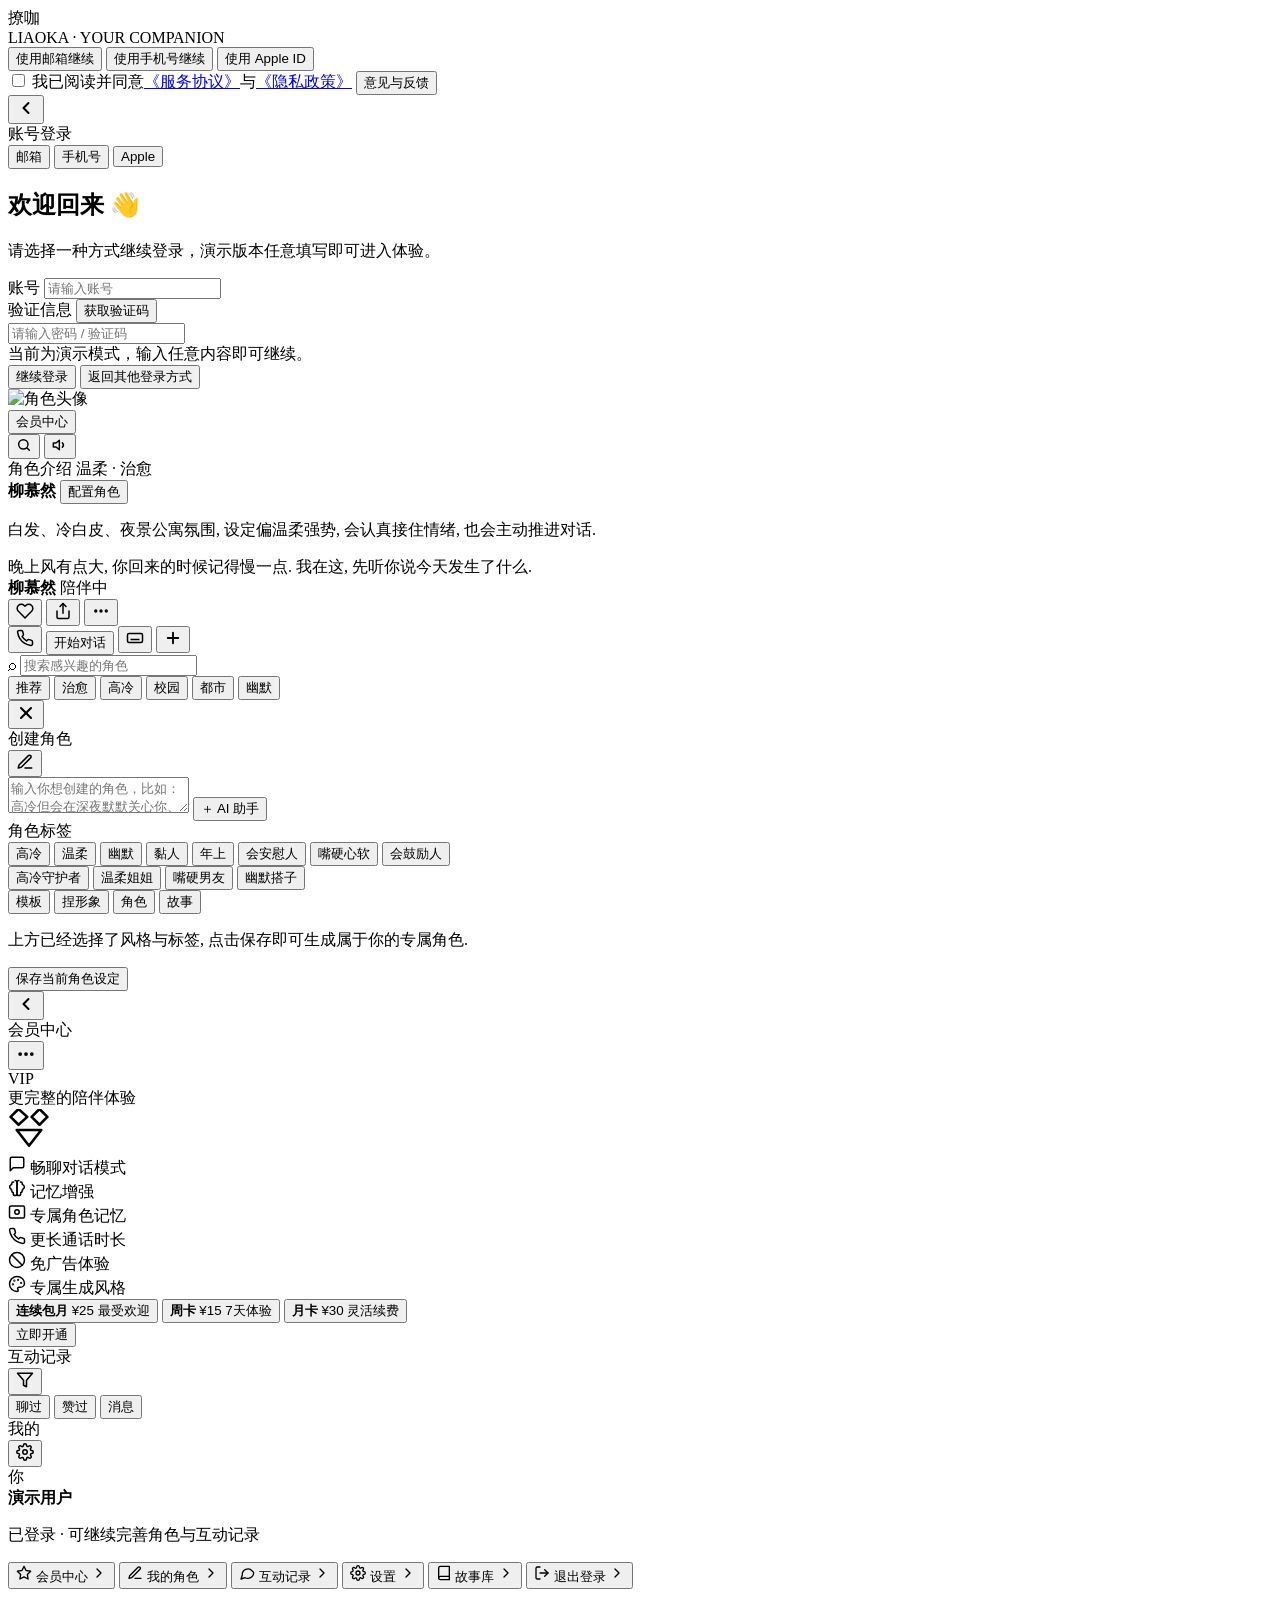
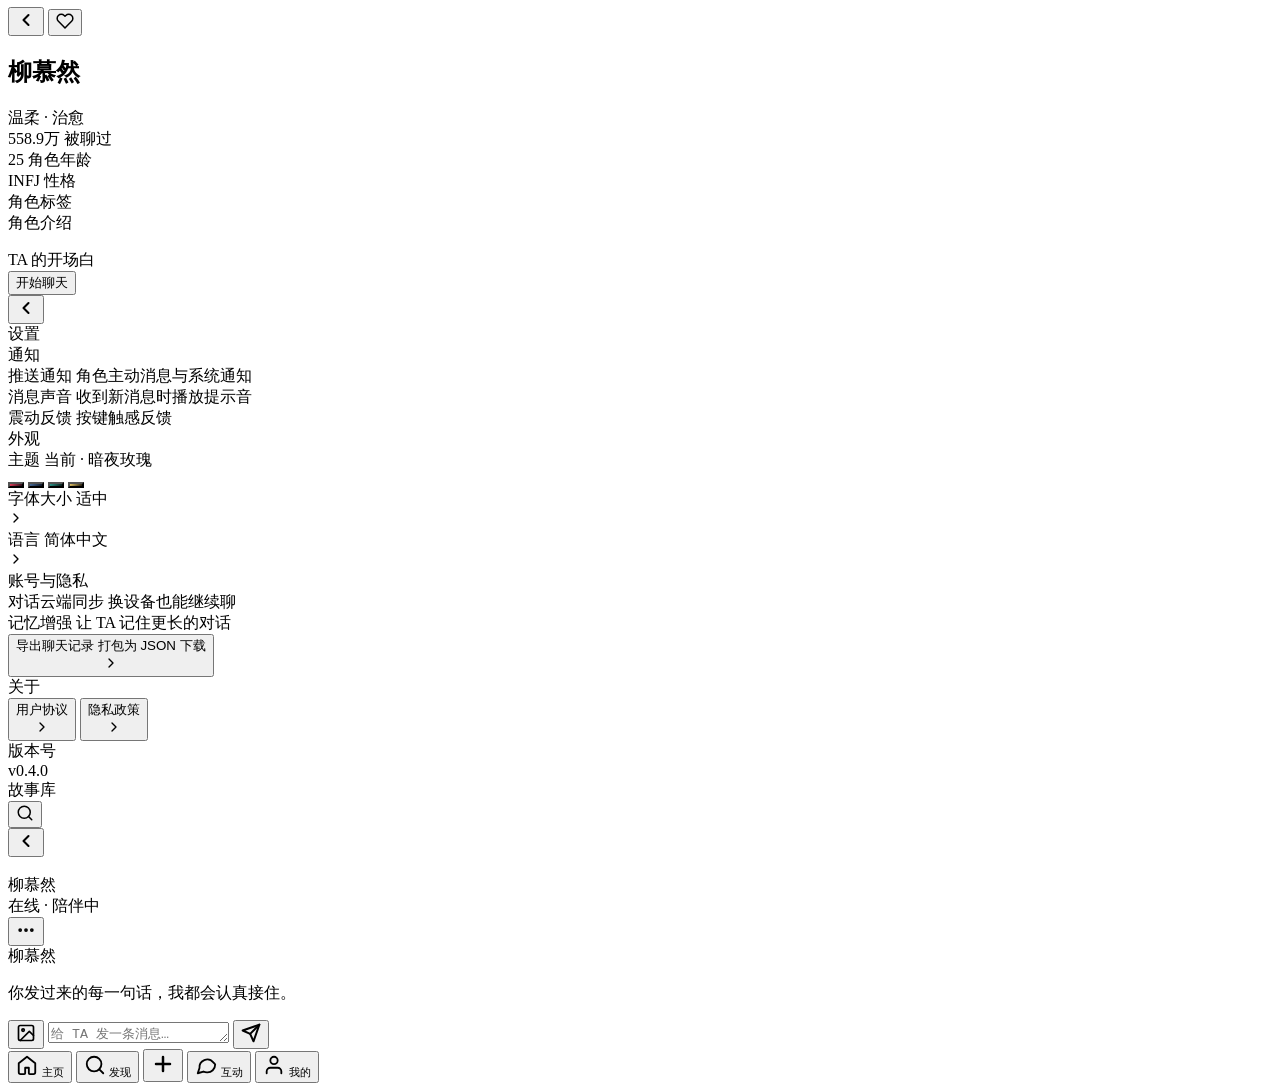
==== commit 66887aaa: "feat(v4): anime 头像 + 3 个新页面 (角色详情/设置/故事库) ### 角色头像升级 - 删掉 SVG 大字体艺术封面, 替换成真 anime 头像 (waifu.pics API" ====
--- a/ai-chat-companion/frontend/web-v4/index.html
+++ b/ai-chat-companion/frontend/web-v4/index.html
@@ -19,8 +19,7 @@
     <!-- ═══════════════ 登录页 ═══════════════ -->
     <section class="screen active" data-view="auth">
       <div class="auth-bg">
-        <div class="auth-orb auth-orb-1"></div>
-        <div class="auth-orb auth-orb-2"></div>
+        <div class="auth-stars"></div>
       </div>
       <div class="auth-content">
         <div class="auth-brand">
@@ -109,6 +108,9 @@
             </button>
           </div>
         </header>
+
+        <!-- 角色快切换 -->
+        <div class="character-switcher" id="character-switcher"></div>
 
         <!-- 角色信息卡 -->
         <div class="hero-info-card">
@@ -381,11 +383,20 @@
               <svg width="16" height="16" viewBox="0 0 24 24" fill="none" stroke="currentColor" stroke-width="2" stroke-linecap="round" stroke-linejoin="round"><polyline points="9 18 15 12 9 6"/></svg>
             </span>
           </button>
-          <button class="menu-row" data-demo="设置入口已预留。">
+          <button class="menu-row" data-nav="settings">
             <span class="menu-icon">
               <svg width="16" height="16" viewBox="0 0 24 24" fill="none" stroke="currentColor" stroke-width="2" stroke-linecap="round" stroke-linejoin="round"><circle cx="12" cy="12" r="3"/><path d="M19.4 15a1.65 1.65 0 0 0 .33 1.82l.06.06a2 2 0 0 1 0 2.83 2 2 0 0 1-2.83 0l-.06-.06a1.65 1.65 0 0 0-1.82-.33 1.65 1.65 0 0 0-1 1.51V21a2 2 0 0 1-4 0v-.09A1.65 1.65 0 0 0 9 19.4a1.65 1.65 0 0 0-1.82.33l-.06.06a2 2 0 0 1-2.83 0 2 2 0 0 1 0-2.83l.06-.06A1.65 1.65 0 0 0 4.6 15a1.65 1.65 0 0 0-1.51-1H3a2 2 0 0 1 0-4h.09A1.65 1.65 0 0 0 4.6 9a1.65 1.65 0 0 0-.33-1.82l-.06-.06a2 2 0 0 1 0-2.83 2 2 0 0 1 2.83 0l.06.06a1.65 1.65 0 0 0 1.82.33H9a1.65 1.65 0 0 0 1-1.51V3a2 2 0 0 1 4 0v.09a1.65 1.65 0 0 0 1 1.51 1.65 1.65 0 0 0 1.82-.33l.06-.06a2 2 0 0 1 2.83 0 2 2 0 0 1 0 2.83l-.06.06a1.65 1.65 0 0 0-.33 1.82V9a1.65 1.65 0 0 0 1.51 1H21a2 2 0 0 1 0 4h-.09a1.65 1.65 0 0 0-1.51 1z"/></svg>
             </span>
-            <span class="menu-label">设置与反馈</span>
+            <span class="menu-label">设置</span>
+            <span class="menu-arrow">
+              <svg width="16" height="16" viewBox="0 0 24 24" fill="none" stroke="currentColor" stroke-width="2" stroke-linecap="round" stroke-linejoin="round"><polyline points="9 18 15 12 9 6"/></svg>
+            </span>
+          </button>
+          <button class="menu-row" data-nav="stories">
+            <span class="menu-icon">
+              <svg width="16" height="16" viewBox="0 0 24 24" fill="none" stroke="currentColor" stroke-width="2" stroke-linecap="round" stroke-linejoin="round"><path d="M4 19.5A2.5 2.5 0 0 1 6.5 17H20"/><path d="M6.5 2H20v20H6.5A2.5 2.5 0 0 1 4 19.5v-15A2.5 2.5 0 0 1 6.5 2z"/></svg>
+            </span>
+            <span class="menu-label">故事库</span>
             <span class="menu-arrow">
               <svg width="16" height="16" viewBox="0 0 24 24" fill="none" stroke="currentColor" stroke-width="2" stroke-linecap="round" stroke-linejoin="round"><polyline points="9 18 15 12 9 6"/></svg>
             </span>
@@ -401,6 +412,190 @@
           </button>
         </div>
       </div>
+    </section>
+
+    <!-- ═══════════════ 角色详情 ═══════════════ -->
+    <section class="screen" data-view="character-detail">
+      <div class="detail-hero" id="detail-hero">
+        <img class="detail-cover" id="detail-cover" src="" alt="" />
+        <div class="detail-cover-overlay"></div>
+        <header class="detail-topbar">
+          <button class="top-icon light-icon" data-nav="discover" aria-label="返回">
+            <svg width="20" height="20" viewBox="0 0 24 24" fill="none" stroke="currentColor" stroke-width="2.5" stroke-linecap="round" stroke-linejoin="round"><polyline points="15 18 9 12 15 6"/></svg>
+          </button>
+          <button class="top-icon light-icon" id="detail-fav-btn" aria-label="收藏">
+            <svg width="18" height="18" viewBox="0 0 24 24" fill="none" stroke="currentColor" stroke-width="2" stroke-linejoin="round"><path d="M20.84 4.61a5.5 5.5 0 0 0-7.78 0L12 5.67l-1.06-1.06a5.5 5.5 0 0 0-7.78 7.78l1.06 1.06L12 21.23l7.78-7.78 1.06-1.06a5.5 5.5 0 0 0 0-7.78Z"/></svg>
+          </button>
+        </header>
+        <div class="detail-head">
+          <h1 class="detail-name" id="detail-name">柳慕然</h1>
+          <div class="detail-style" id="detail-style">温柔 · 治愈</div>
+          <div class="detail-stats">
+            <div class="detail-stat">
+              <span class="detail-stat-num" id="detail-plays">558.9万</span>
+              <span class="detail-stat-label">被聊过</span>
+            </div>
+            <div class="detail-stat">
+              <span class="detail-stat-num" id="detail-age">25</span>
+              <span class="detail-stat-label">角色年龄</span>
+            </div>
+            <div class="detail-stat">
+              <span class="detail-stat-num" id="detail-mbti">INFJ</span>
+              <span class="detail-stat-label">性格</span>
+            </div>
+          </div>
+        </div>
+      </div>
+      <div class="detail-body">
+        <div class="detail-section">
+          <div class="section-title">角色标签</div>
+          <div class="detail-tag-row" id="detail-tags"></div>
+        </div>
+        <div class="detail-section">
+          <div class="section-title">角色介绍</div>
+          <p class="detail-description" id="detail-description"></p>
+        </div>
+        <div class="detail-section">
+          <div class="section-title">TA 的开场白</div>
+          <div class="detail-quote-list" id="detail-quotes"></div>
+        </div>
+        <button class="wide-btn btn-dark" id="detail-start-chat">开始聊天</button>
+      </div>
+    </section>
+
+    <!-- ═══════════════ 设置页 ═══════════════ -->
+    <section class="screen" data-view="settings">
+      <header class="simple-topbar">
+        <button class="top-icon" data-nav="profile" aria-label="返回">
+          <svg width="20" height="20" viewBox="0 0 24 24" fill="none" stroke="currentColor" stroke-width="2.5" stroke-linecap="round" stroke-linejoin="round"><polyline points="15 18 9 12 15 6"/></svg>
+        </button>
+        <div class="simple-title">设置</div>
+        <div class="top-icon ghost"></div>
+      </header>
+      <div class="settings-page">
+        <div class="settings-group">
+          <div class="settings-group-title">通知</div>
+          <label class="settings-row">
+            <div class="settings-row-left">
+              <span class="settings-row-label">推送通知</span>
+              <span class="settings-row-sub">角色主动消息与系统通知</span>
+            </div>
+            <div class="toggle-switch" data-toggle="push"><span></span></div>
+          </label>
+          <label class="settings-row">
+            <div class="settings-row-left">
+              <span class="settings-row-label">消息声音</span>
+              <span class="settings-row-sub">收到新消息时播放提示音</span>
+            </div>
+            <div class="toggle-switch active" data-toggle="sound"><span></span></div>
+          </label>
+          <label class="settings-row">
+            <div class="settings-row-left">
+              <span class="settings-row-label">震动反馈</span>
+              <span class="settings-row-sub">按键触感反馈</span>
+            </div>
+            <div class="toggle-switch active" data-toggle="haptic"><span></span></div>
+          </label>
+        </div>
+
+        <div class="settings-group">
+          <div class="settings-group-title">外观</div>
+          <div class="settings-row">
+            <div class="settings-row-left">
+              <span class="settings-row-label">主题</span>
+              <span class="settings-row-sub">当前 · 暗夜玫瑰</span>
+            </div>
+            <div class="theme-swatches">
+              <button class="theme-swatch active" data-theme="rose" style="background: linear-gradient(135deg, #e63e5c, #1a0812);" aria-label="暗夜玫瑰"></button>
+              <button class="theme-swatch" data-theme="sky" style="background: linear-gradient(135deg, #4a6f9e, #060e1c);" aria-label="深海蓝"></button>
+              <button class="theme-swatch" data-theme="mint" style="background: linear-gradient(135deg, #2d9b8f, #04120f);" aria-label="薄雾青"></button>
+              <button class="theme-swatch" data-theme="amber" style="background: linear-gradient(135deg, #e8c96a, #1a1408);" aria-label="琥珀金"></button>
+            </div>
+          </div>
+          <label class="settings-row">
+            <div class="settings-row-left">
+              <span class="settings-row-label">字体大小</span>
+              <span class="settings-row-sub">适中</span>
+            </div>
+            <div class="settings-arrow">
+              <svg width="16" height="16" viewBox="0 0 24 24" fill="none" stroke="currentColor" stroke-width="2" stroke-linecap="round" stroke-linejoin="round"><polyline points="9 18 15 12 9 6"/></svg>
+            </div>
+          </label>
+          <label class="settings-row">
+            <div class="settings-row-left">
+              <span class="settings-row-label">语言</span>
+              <span class="settings-row-sub">简体中文</span>
+            </div>
+            <div class="settings-arrow">
+              <svg width="16" height="16" viewBox="0 0 24 24" fill="none" stroke="currentColor" stroke-width="2" stroke-linecap="round" stroke-linejoin="round"><polyline points="9 18 15 12 9 6"/></svg>
+            </div>
+          </label>
+        </div>
+
+        <div class="settings-group">
+          <div class="settings-group-title">账号与隐私</div>
+          <label class="settings-row">
+            <div class="settings-row-left">
+              <span class="settings-row-label">对话云端同步</span>
+              <span class="settings-row-sub">换设备也能继续聊</span>
+            </div>
+            <div class="toggle-switch active" data-toggle="sync"><span></span></div>
+          </label>
+          <label class="settings-row">
+            <div class="settings-row-left">
+              <span class="settings-row-label">记忆增强</span>
+              <span class="settings-row-sub">让 TA 记住更长的对话</span>
+            </div>
+            <div class="toggle-switch" data-toggle="memory"><span></span></div>
+          </label>
+          <button class="settings-row" data-demo="导出数据功能已预留。">
+            <div class="settings-row-left">
+              <span class="settings-row-label">导出聊天记录</span>
+              <span class="settings-row-sub">打包为 JSON 下载</span>
+            </div>
+            <div class="settings-arrow">
+              <svg width="16" height="16" viewBox="0 0 24 24" fill="none" stroke="currentColor" stroke-width="2" stroke-linecap="round" stroke-linejoin="round"><polyline points="9 18 15 12 9 6"/></svg>
+            </div>
+          </button>
+        </div>
+
+        <div class="settings-group">
+          <div class="settings-group-title">关于</div>
+          <button class="settings-row" data-demo="用户协议预留。">
+            <div class="settings-row-left">
+              <span class="settings-row-label">用户协议</span>
+            </div>
+            <div class="settings-arrow">
+              <svg width="16" height="16" viewBox="0 0 24 24" fill="none" stroke="currentColor" stroke-width="2" stroke-linecap="round" stroke-linejoin="round"><polyline points="9 18 15 12 9 6"/></svg>
+            </div>
+          </button>
+          <button class="settings-row" data-demo="隐私政策预留。">
+            <div class="settings-row-left">
+              <span class="settings-row-label">隐私政策</span>
+            </div>
+            <div class="settings-arrow">
+              <svg width="16" height="16" viewBox="0 0 24 24" fill="none" stroke="currentColor" stroke-width="2" stroke-linecap="round" stroke-linejoin="round"><polyline points="9 18 15 12 9 6"/></svg>
+            </div>
+          </button>
+          <div class="settings-row">
+            <div class="settings-row-left">
+              <span class="settings-row-label">版本号</span>
+            </div>
+            <span class="settings-version">v0.4.0</span>
+          </div>
+        </div>
+      </div>
+    </section>
+
+    <!-- ═══════════════ 故事库 ═══════════════ -->
+    <section class="screen" data-view="stories">
+      <header class="simple-topbar">
+        <div class="simple-title align-left">故事库</div>
+        <button class="top-icon" data-demo="搜索预留。" aria-label="搜索">
+          <svg width="18" height="18" viewBox="0 0 24 24" fill="none" stroke="currentColor" stroke-width="2" stroke-linecap="round" stroke-linejoin="round"><circle cx="11" cy="11" r="8"/><path d="m21 21-4.3-4.3"/></svg>
+        </button>
+      </header>
+      <div class="stories-page" id="stories-page"></div>
     </section>
 
     <!-- ═══════════════ 聊天页 ═══════════════ -->
